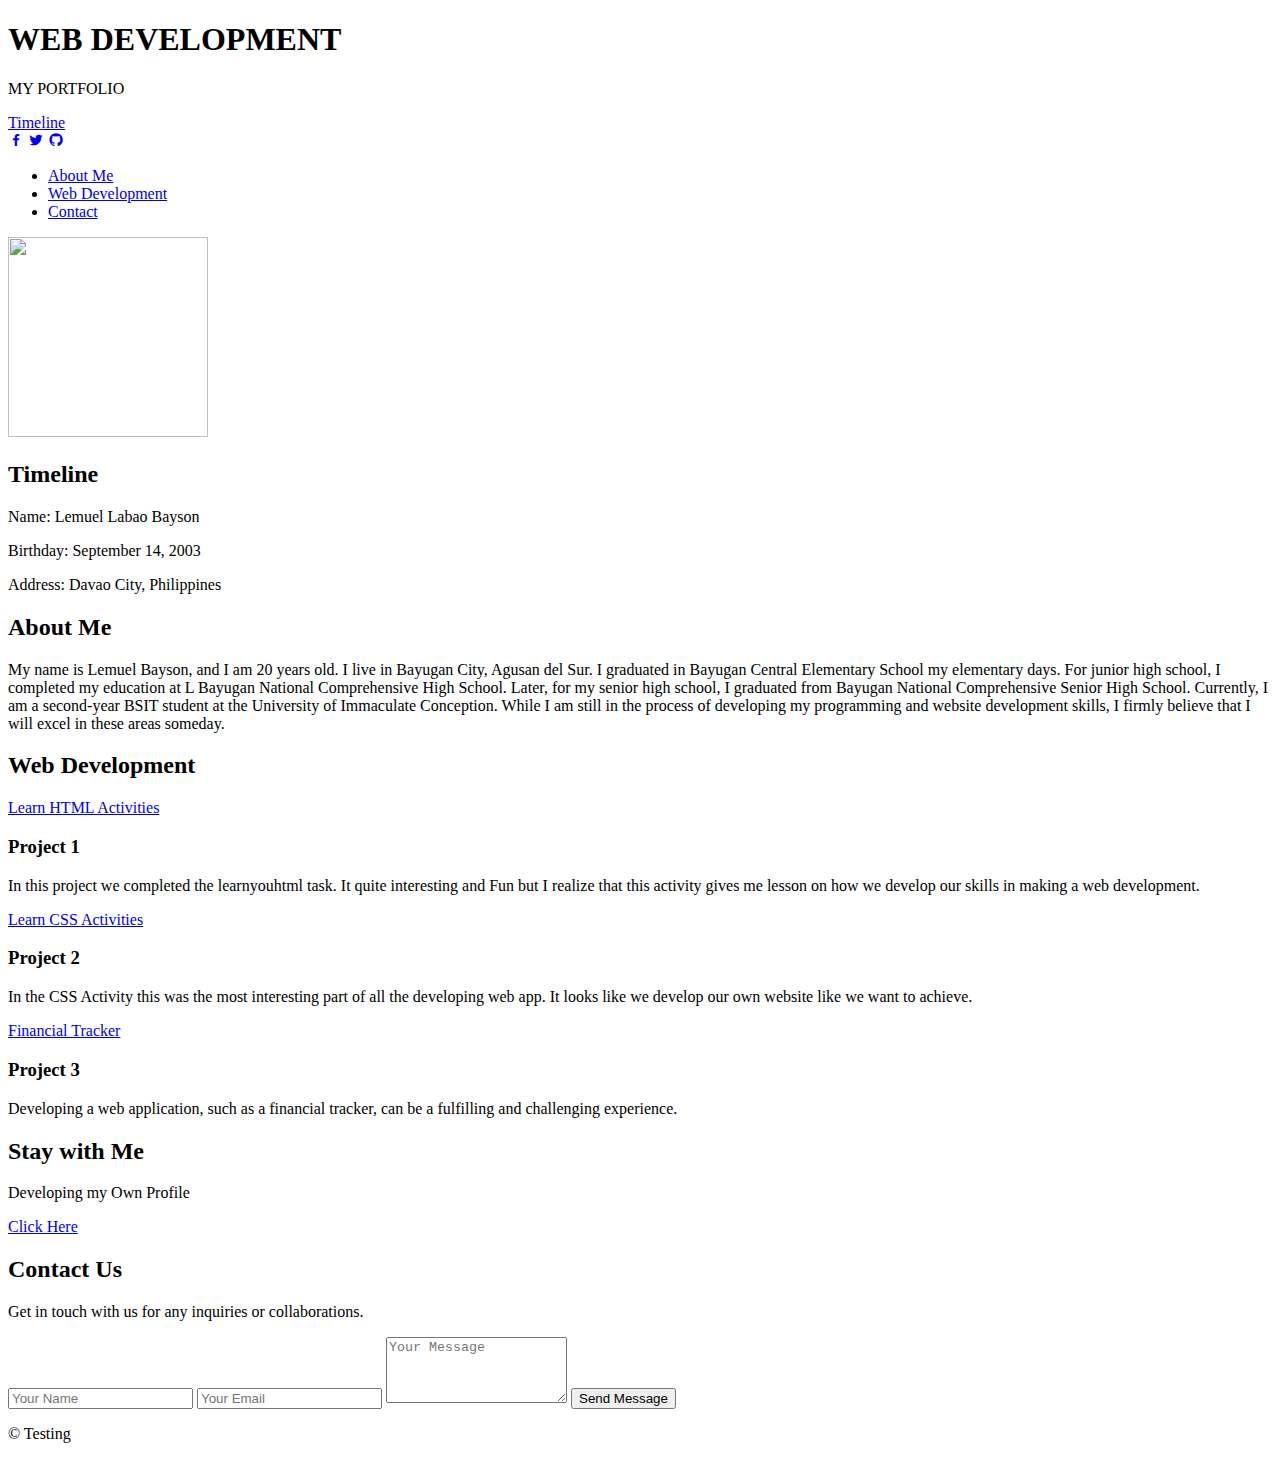
==== index.html @ c03710c6 "Update index.html" ====
<!DOCTYPE html>
<html>

<head>
  <link href='https://fonts.googleapis.com/css?family=Roboto:400,300,500,100' rel='stylesheet' type='text/css'>
  <link href="style.css" rel="stylesheet">
   <link href='https://unpkg.com/boxicons@2.1.4/css/boxicons.min.css' rel='stylesheet'>
  <style>
   
    html {
      scroll-behavior: smooth;
    }
  </style>
  </head>
</head>

<body>
  <div class="header">
    <div class="container">
      <h1>WEB DEVELOPMENT</h1>
      <p>MY PORTFOLIO</p>
      <!-- Link to the About Me section -->
      <a class="btn" href="#AboutMe">Timeline</a>
      <div class="home-sci">
        <a href="https://www.facebook.com/lemuel.bayson.12" target="_blank"><i class='bx bxl-facebook' ></i></a>
        <a href="#"><i class='bx bxl-twitter' ></i></a>
        <a href="https://github.com/Lemwelll" target="_blank"><i class='bx bxl-github' ></i></a>
    </div>  
    </div>
  </div>

  <div class="nav">
    <div class="container">
      <ul>
        <!-- Links to different sections -->
        <li><a href="#about">About Me</a></li>
        <li><a href="#Portfolio">Web Development</a></li>
        <li><a href="#Contact">Contact</a></li>
      </ul>
    </div>
  </div>

  <section id="AboutMe">
    <div class="main">
      <div class="container">
        <img src="lemwell.jpg" height="200" width="200">
        <h2>Timeline</h2>
        <p>Name: Lemuel Labao Bayson</p>
        <p>Birthday: September 14, 2003</p>
        <p>Address: Davao City, Philippines</p>    
      </div>
    </div>
   

  </section>

  <section id="about">
    <div class="container">
      <h2>About Me</h2>
      <p>
        My name is Lemuel Bayson, and I am 20 years old. 
        I live in Bayugan City, Agusan del Sur. I graduated in Bayugan Central Elementary School my elementary days. 
        For junior high school, I completed my education at L Bayugan National Comprehensive High School. Later, for my senior high school, I 
        graduated from Bayugan National Comprehensive Senior High School. Currently, I am a second-year 
        BSIT student at the University of Immaculate Conception. While I am still in the 
        process of developing my programming and website development skills, I firmly believe 
        that I will excel in these areas someday.
      </p>
    </div>
  </section>

  <section id="Portfolio">
    <div class="container">
      <h2>Web Development</h2>
      <div class="portfolio-item">
        <a class="btn" href="index1.2.html">Learn HTML Activities</a>
        <h3>Project 1</h3>
        <p>In this project we completed the learnyouhtml task. It quite interesting and Fun but I realize that this 
          activity gives me lesson on how we develop our skills in making a web development.
        </p>
      </div>
      <div class="portfolio-item">
        <a class="btn" href="index1.3.html">Learn CSS Activities</a>
        <h3>Project 2</h3>
        <p>In the CSS Activity this was the most interesting part of all the developing web app. It looks like we develop
          our own website like we want to achieve. </p>
      </div>
        <div class="portfolio-item">
          <a class="btn" href="Financial Tracker.html">Financial Tracker</a>
          <h3>Project 3</h3>
          <p>Developing a web application, such as a financial tracker, can be a fulfilling and challenging experience.</p>
      </div>
    </div>
  </section>

  <div class="jumbotron">
    <div class="container">
      <h2>Stay with Me</h2>
      <p>Developing my Own Profile</p>
      <a class="btn" href="#">Click Here</a>
    </div>
  </div>

  <section id="Contact">
    <div class="container">
      <h2>Contact Us</h2>
      <p>Get in touch with us for any inquiries or collaborations.</p>
      <form action="contact.php" method="post">
        <input type="text" name="name" placeholder="Your Name" required>
        <input type="email" name="email" placeholder="Your Email" required>
        <textarea name="message" placeholder="Your Message" rows="4" required></textarea>
        <button type="submit" class="btn">Send Message</button>
      </form>
    </div>
  </section>

  <div class="footer">
    <div class="container">
      <p>&copy; Testing</p>
    </div>
  </div>
</body>

</html>
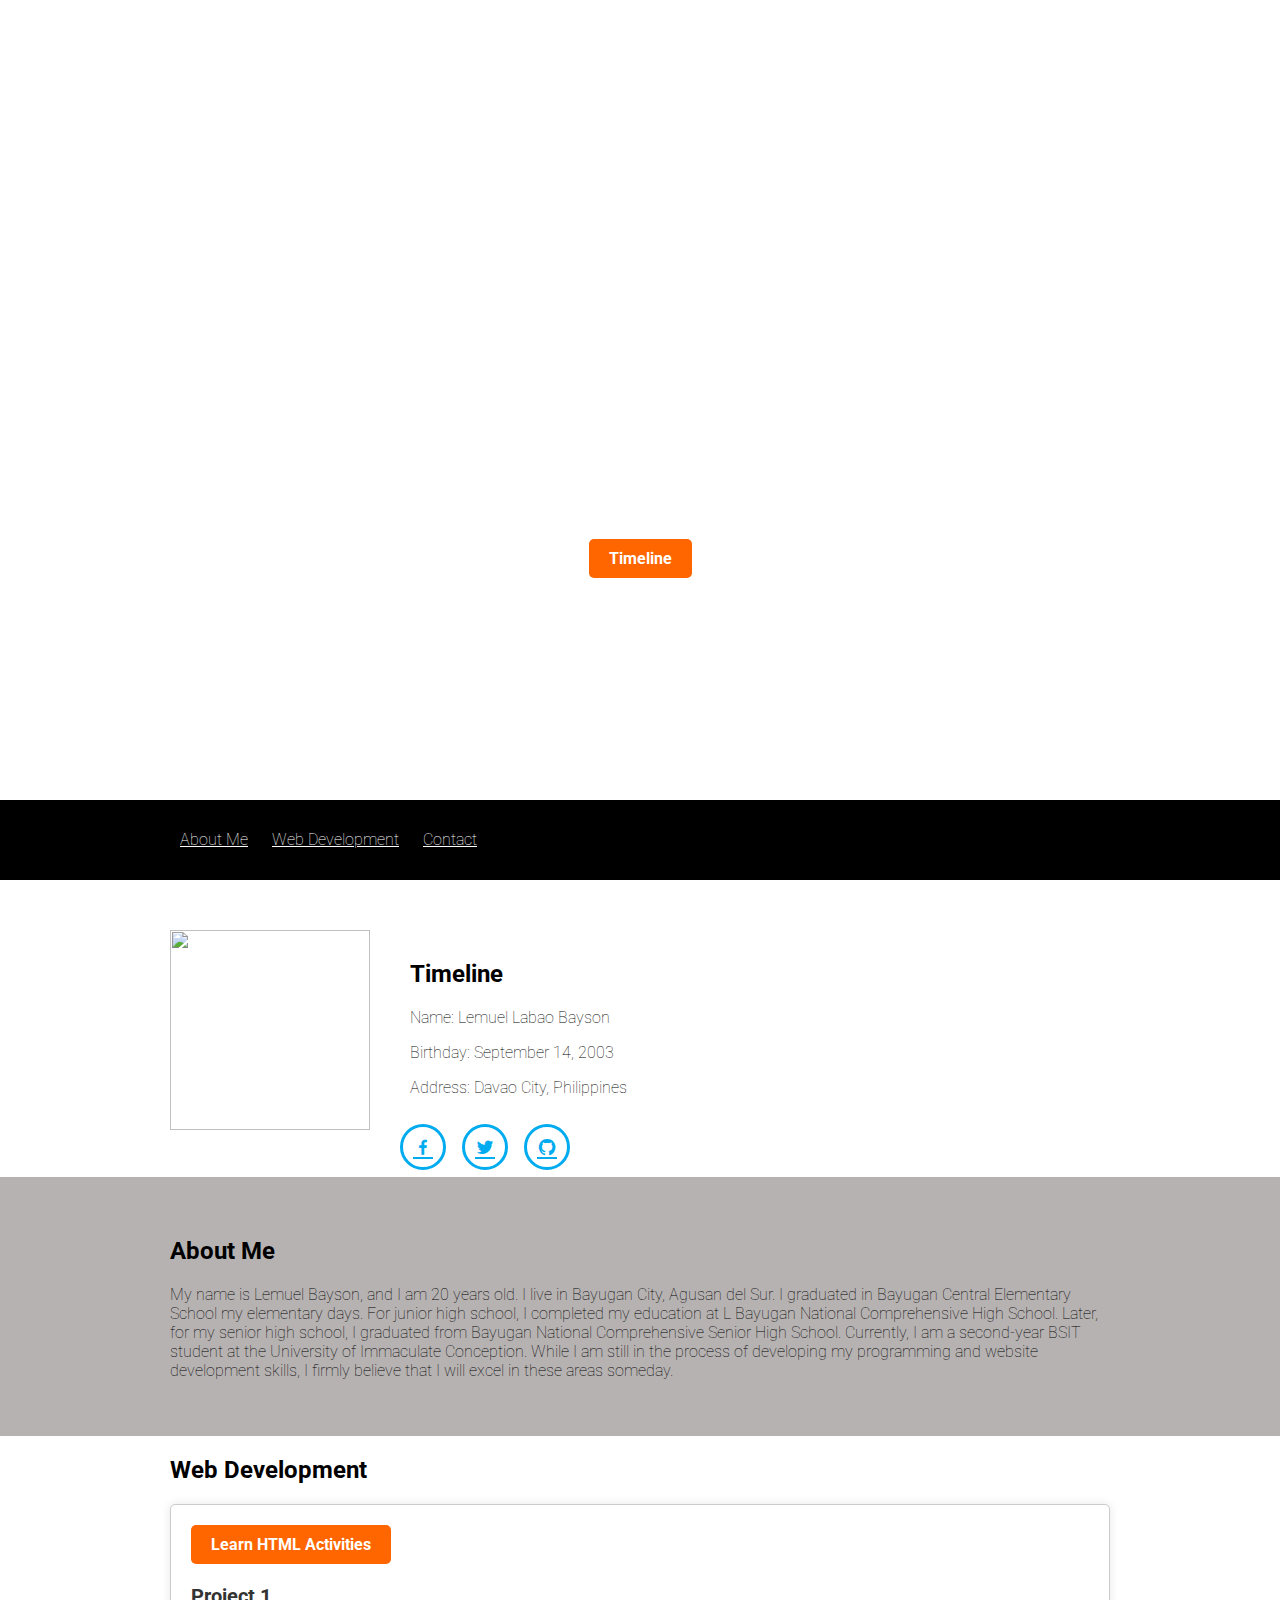
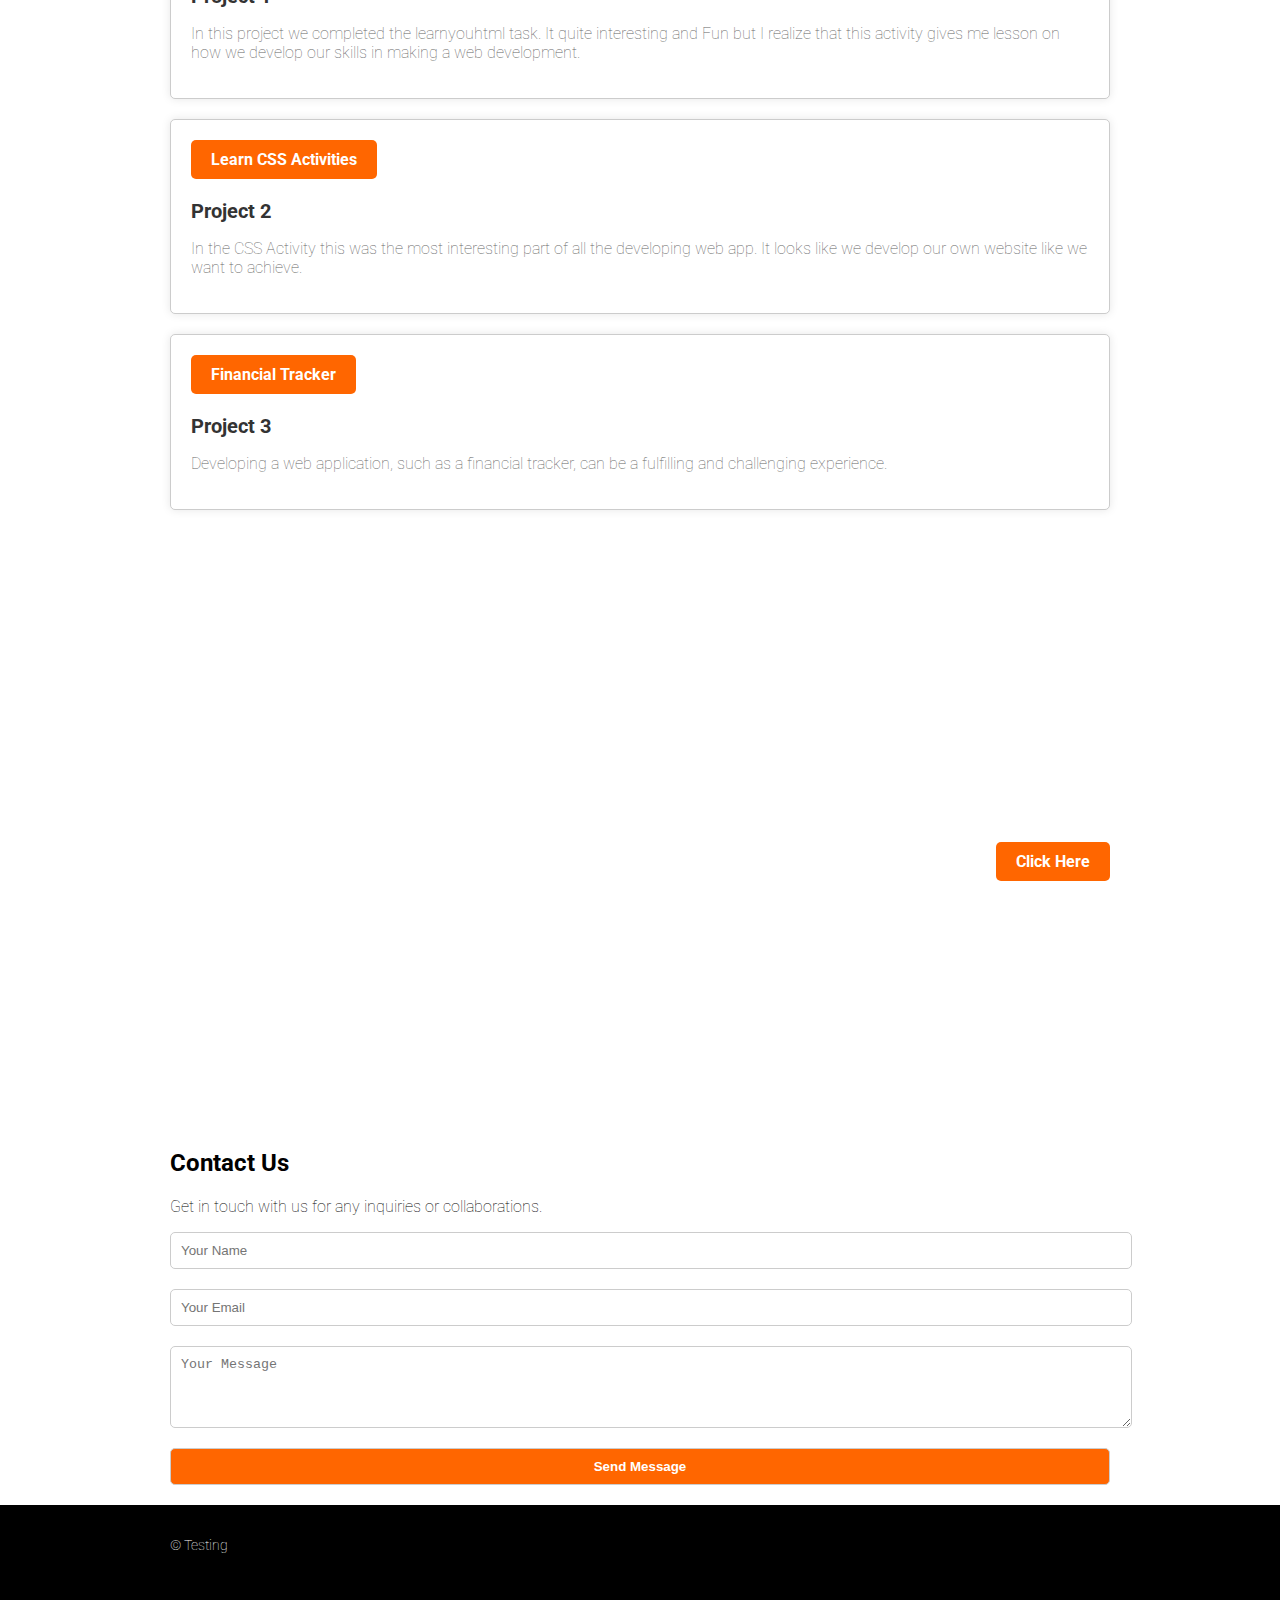
==== commit 676eeaec: "Update index.html" ====
--- a/index.html
+++ b/index.html
@@ -3,7 +3,7 @@
 
 <head>
   <link href='https://fonts.googleapis.com/css?family=Roboto:400,300,500,100' rel='stylesheet' type='text/css'>
-  <link href="style.css" rel="stylesheet">
+  <link href="assets/ccs/style.css" rel="stylesheet">
    <link href='https://unpkg.com/boxicons@2.1.4/css/boxicons.min.css' rel='stylesheet'>
   <style>
    
--- a/assets/ccs/style.css
+++ b/assets/ccs/style.css
@@ -0,0 +1,286 @@
+html, body {
+    margin: 0;
+    padding: 0;
+  }
+  :root{
+    --bg-color: #081b29;
+    --second-bg-color: #112e42;
+    --text-color: #ededed;
+    --main-color:#00abf0;
+  }
+  body {
+    font-family: 'Roboto', sans-serif;
+    font-weight: 100;
+  }
+  
+  .container {
+    margin: 0 auto;
+    max-width: 940px; 
+    padding: 0 10px;  
+  }
+  
+  .header {
+    background: url(https://content.codecademy.com/projects/innovation-cloud/bg.jpg) no-repeat center center; 
+    background-size: cover;
+    height: 800px;
+    text-align: center; 
+    
+  }
+  
+  .header .container {
+    position: relative;
+    top: 200px;
+  }
+  
+  .header h1 {
+    color: #fff;
+    line-height: 100px; 
+    font-size: 80px;
+    margin-top: 0;
+    margin-bottom: 80px;
+    text-transform: uppercase; 
+  }
+  
+  @media (min-width:850px) {}
+    .header h1 {
+      font-size: 120px;
+    }
+  
+  
+  .header p {
+    color: #fff;
+    font-weight: 500;
+    letter-spacing: 8px;
+    margin-bottom: 40px;
+    margin-top: 0;
+    text-transform: uppercase; 
+  }
+  
+  .btn {
+    color: #fff;
+    background: #000;
+    padding: 10px 40px;
+    text-decoration: none; 
+    transition: background .5s; 
+    font-weight: 500;
+  }
+  
+  .nav { 
+    background: #000;
+    height: 80px; 
+    width: 100%;
+  }
+  li a {
+    color: white; 
+  }
+  .nav ul {
+    height: 80px;
+    list-style: none;
+    margin: 0 auto; 
+    padding: 0;
+  }
+  
+  .nav ul li {
+    color: #fff;
+    display: inline-block; 
+    height: 80px;
+    line-height: 80px; 
+    list-style: none;
+    padding: 0 10px;
+    transition: background .5s;
+     
+  }
+  
+  .btn:hover, .nav ul li:hover {
+    background: #117bff;
+    cursor: pointer; 
+    transition: background .5s;  
+  }
+  
+  .main .container {
+    margin: 80px auto;
+  }
+  
+  .main img {
+    float: left;
+    margin: -30px 40px 60px 0;
+  }
+  
+  .jumbotron {
+    background: url(https://content.codecademy.com/projects/innovation-cloud/jumbotron_bg.jpg) center center;
+    background-size: cover;
+    height: 600px; 
+  }
+  
+  .jumbotron .container {
+    position: relative;
+    top: 220px;
+  }
+  
+  .jumbotron h2 {
+    color: #fff;
+    text-align: right; 
+  }
+  
+  .jumbotron p {
+    color: #fff; 
+    text-align: right; 
+  }
+  
+  .jumbotron .btn {
+    margin: 10px 0 0;
+    float: right; 
+  }
+  
+  .footer { 
+    background: #000;
+    height: 80px; 
+    padding-bottom: 50px;
+  }
+  
+  .footer p { 
+    color: #fff;
+    font-size: 14px;  
+    height: 80px; 
+    line-height: 80px;
+    margin: 0;  
+  }
+  #hero {
+    background: url(lemwell.jpg) no-repeat center center; 
+    background-size: cover;
+    color: #fff;
+    text-align: center;
+    padding: 100px 0;
+}
+
+.hero-content h1 {
+    font-size: 36px;
+    margin-bottom: 20px;
+}
+
+.hero-content p {
+    font-size: 18px;
+    margin-bottom: 30px;
+}
+
+.btn {
+    display: inline-block;
+    padding: 10px 20px;
+    background-color: #ff6600;
+    color: #fff;
+    text-decoration: none;
+    border-radius: 5px;
+    font-weight: bold;
+}
+
+#about {
+    background-color: #b6b2b2;
+    padding: 40px 0;
+    font-weight: lighter;
+}
+.home-sci{
+  position: absolute;
+  bottom: -37rem;
+  left: 15rem;
+  width: 170px;
+  display: flex;
+  justify-content: space-between;
+}
+.home-sci a{
+  position: relative;
+  display: inline-flex;
+  justify-content: center;
+  align-items: center;
+  width: 40px;
+  height: 40px;
+  background: transparent;
+  border: .2rem solid var(--main-color);
+  border-radius: 50%;
+  font-size: 20px;
+  color: var(--main-color);
+  z-index: 1;
+  overflow: hidden;
+  transition: .5s;
+}
+.home-sci a:hover{
+  color: var(--bg-color);
+}
+
+#portfolio {
+  background-color: #f7f7f7;
+  padding: 40px 0;
+}
+
+#portfolio h2 {
+  color: #333;
+  font-size: 24px;
+  margin-bottom: 20px;
+}
+
+.portfolio-item {
+  background-color: #fff;
+  padding: 20px;
+  border: 1px solid #ccc;
+  border-radius: 5px;
+  margin-bottom: 20px;
+  box-shadow: 0px 0px 10px rgba(0, 0, 0, 0.1);
+}
+
+.portfolio-item img {
+  max-width: 100%;
+  height: auto;
+  margin-bottom: 15px;
+}
+
+.portfolio-item h3 {
+  color: #333;
+  font-size: 20px;
+  margin-bottom: 10px;
+}
+
+.portfolio-item p {
+  color: #666;
+  font-size: 16px;
+}
+
+#contact {
+    background-color: #fff;
+    padding: 40px 0;
+}
+
+form input, form textarea, form button {
+    display: block;
+    width: 100%;
+    padding: 10px;
+    margin-bottom: 20px;
+    border: 1px solid #ccc;
+    border-radius: 5px;
+}
+
+footer {
+    background-color: #333;
+    color: #fff;
+    text-align: center;
+    padding: 10px 0;
+}
+
+  
+  @media (max-width: 500px) {
+    .header h1 {
+      font-size: 50px;
+      line-height: 64px;
+    }
+  
+    .main, .jumbotron {
+      padding: 0 30px;
+    }
+  
+    .main img {
+      width: 100%;
+    }
+    header {
+      background-color: #333;
+      color: #fff;
+      padding: 10px 0;
+  }
+}
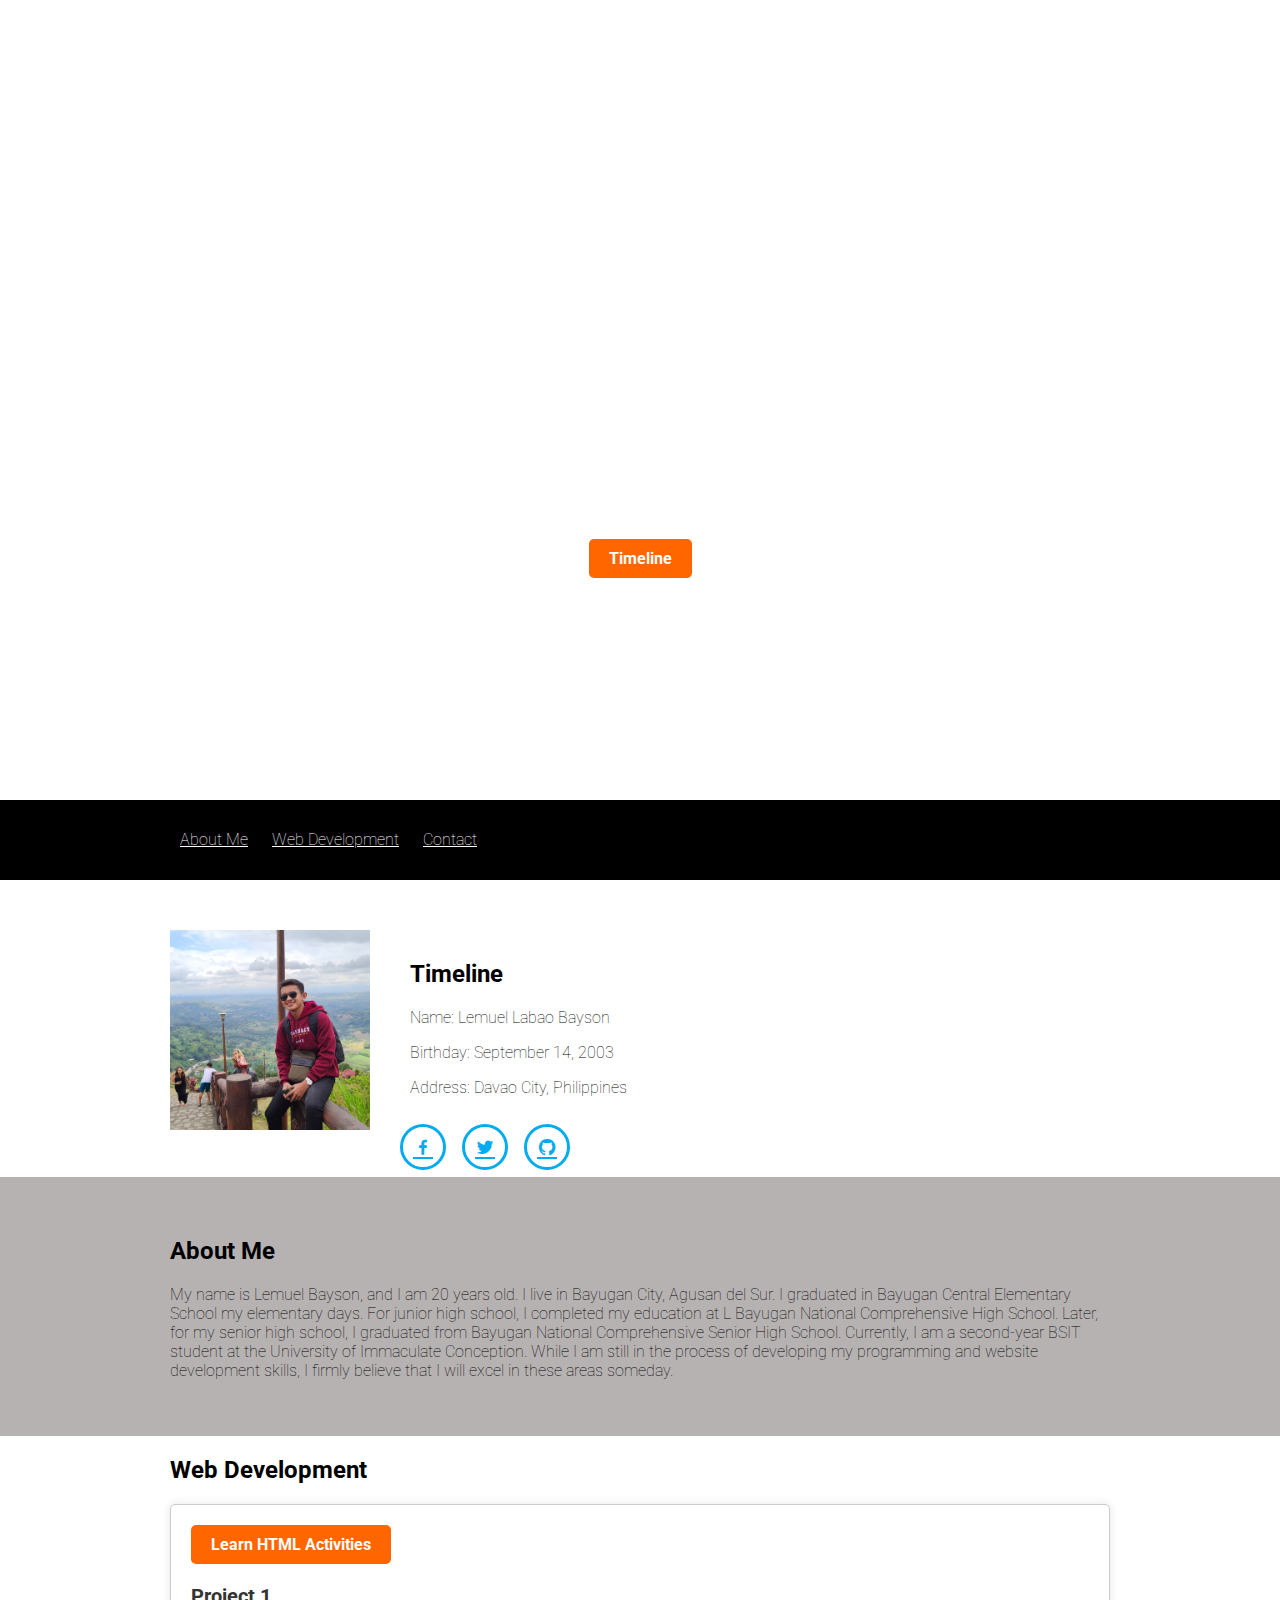
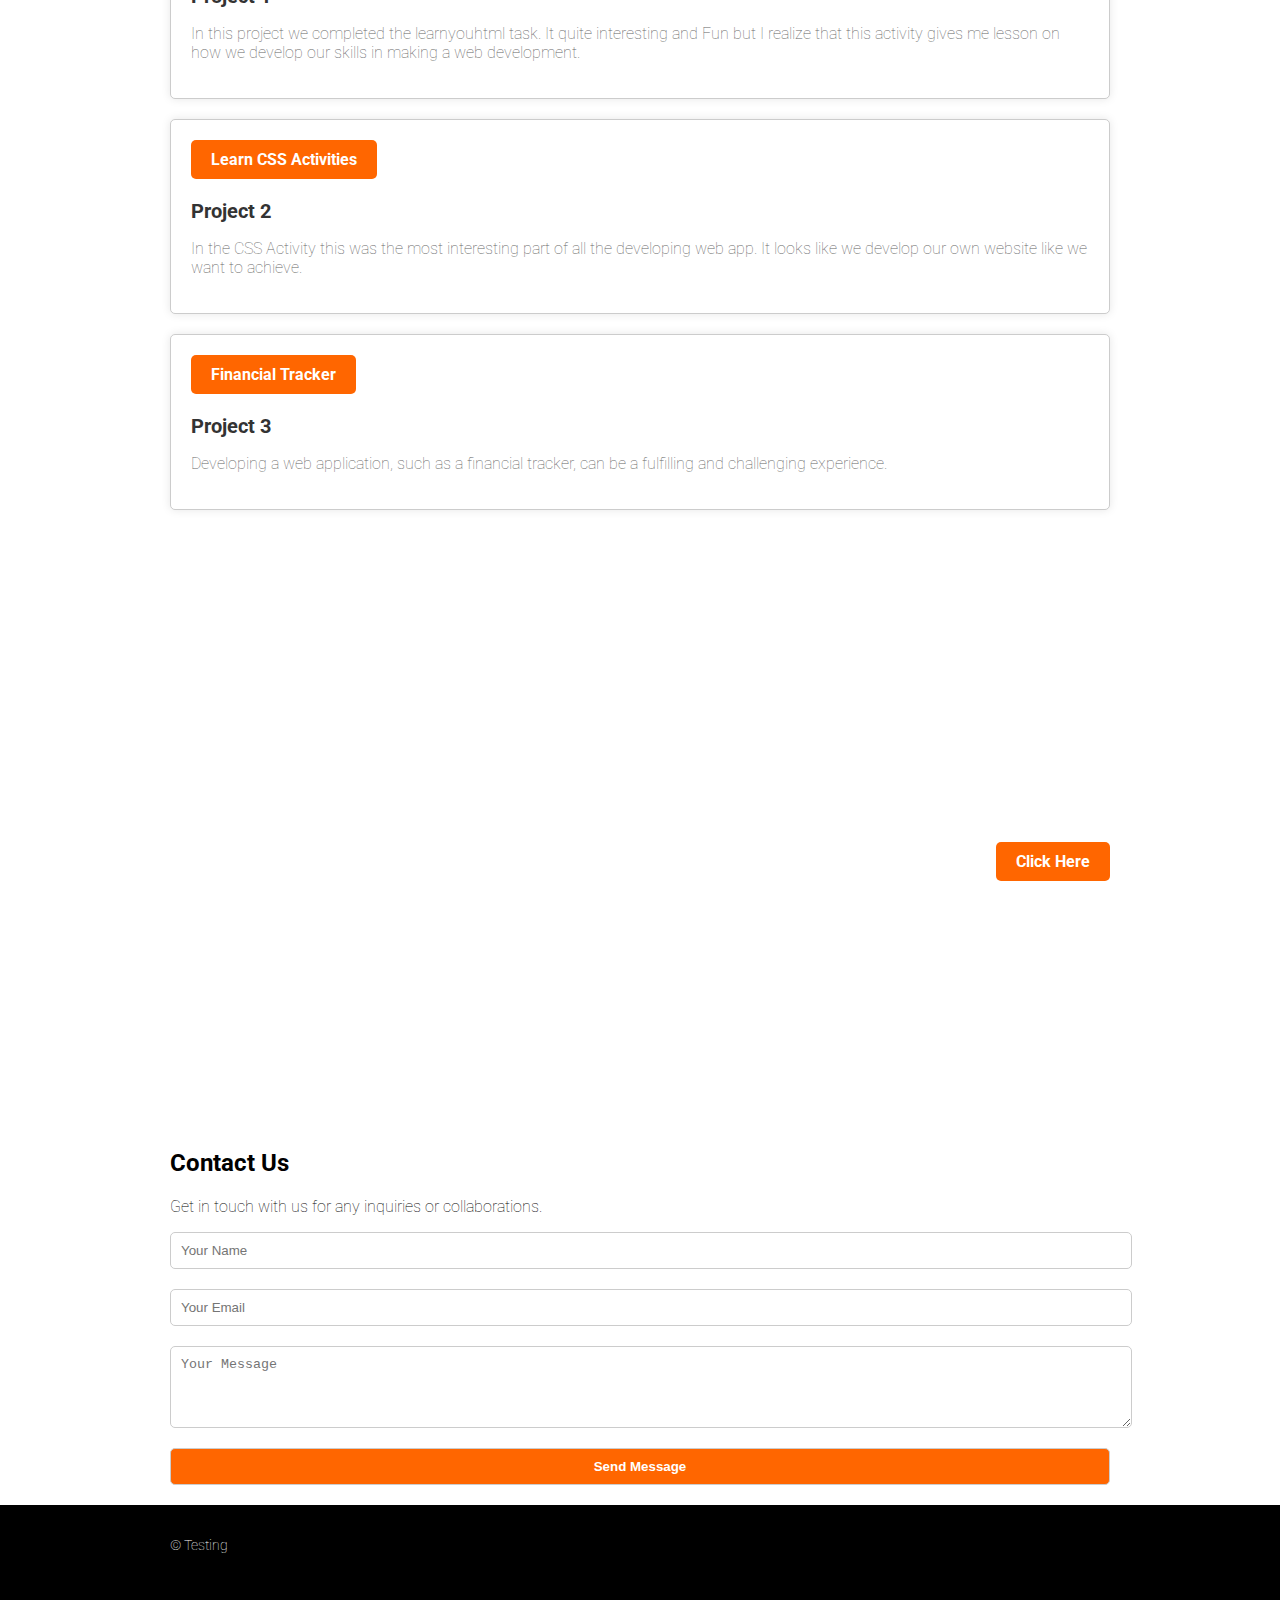
==== commit 074757ec: "Update index.html" ====
--- a/index.html
+++ b/index.html
@@ -43,7 +43,7 @@
   <section id="AboutMe">
     <div class="main">
       <div class="container">
-        <img src="lemwell.jpg" height="200" width="200">
+        <img src="assets/ccs/lemwell.jpg" height="200" width="200">
         <h2>Timeline</h2>
         <p>Name: Lemuel Labao Bayson</p>
         <p>Birthday: September 14, 2003</p>
@@ -86,7 +86,7 @@
           our own website like we want to achieve. </p>
       </div>
         <div class="portfolio-item">
-          <a class="btn" href="Financial Tracker.html">Financial Tracker</a>
+          <a class="btn" href="financial Tracker.html">Financial Tracker</a>
           <h3>Project 3</h3>
           <p>Developing a web application, such as a financial tracker, can be a fulfilling and challenging experience.</p>
       </div>
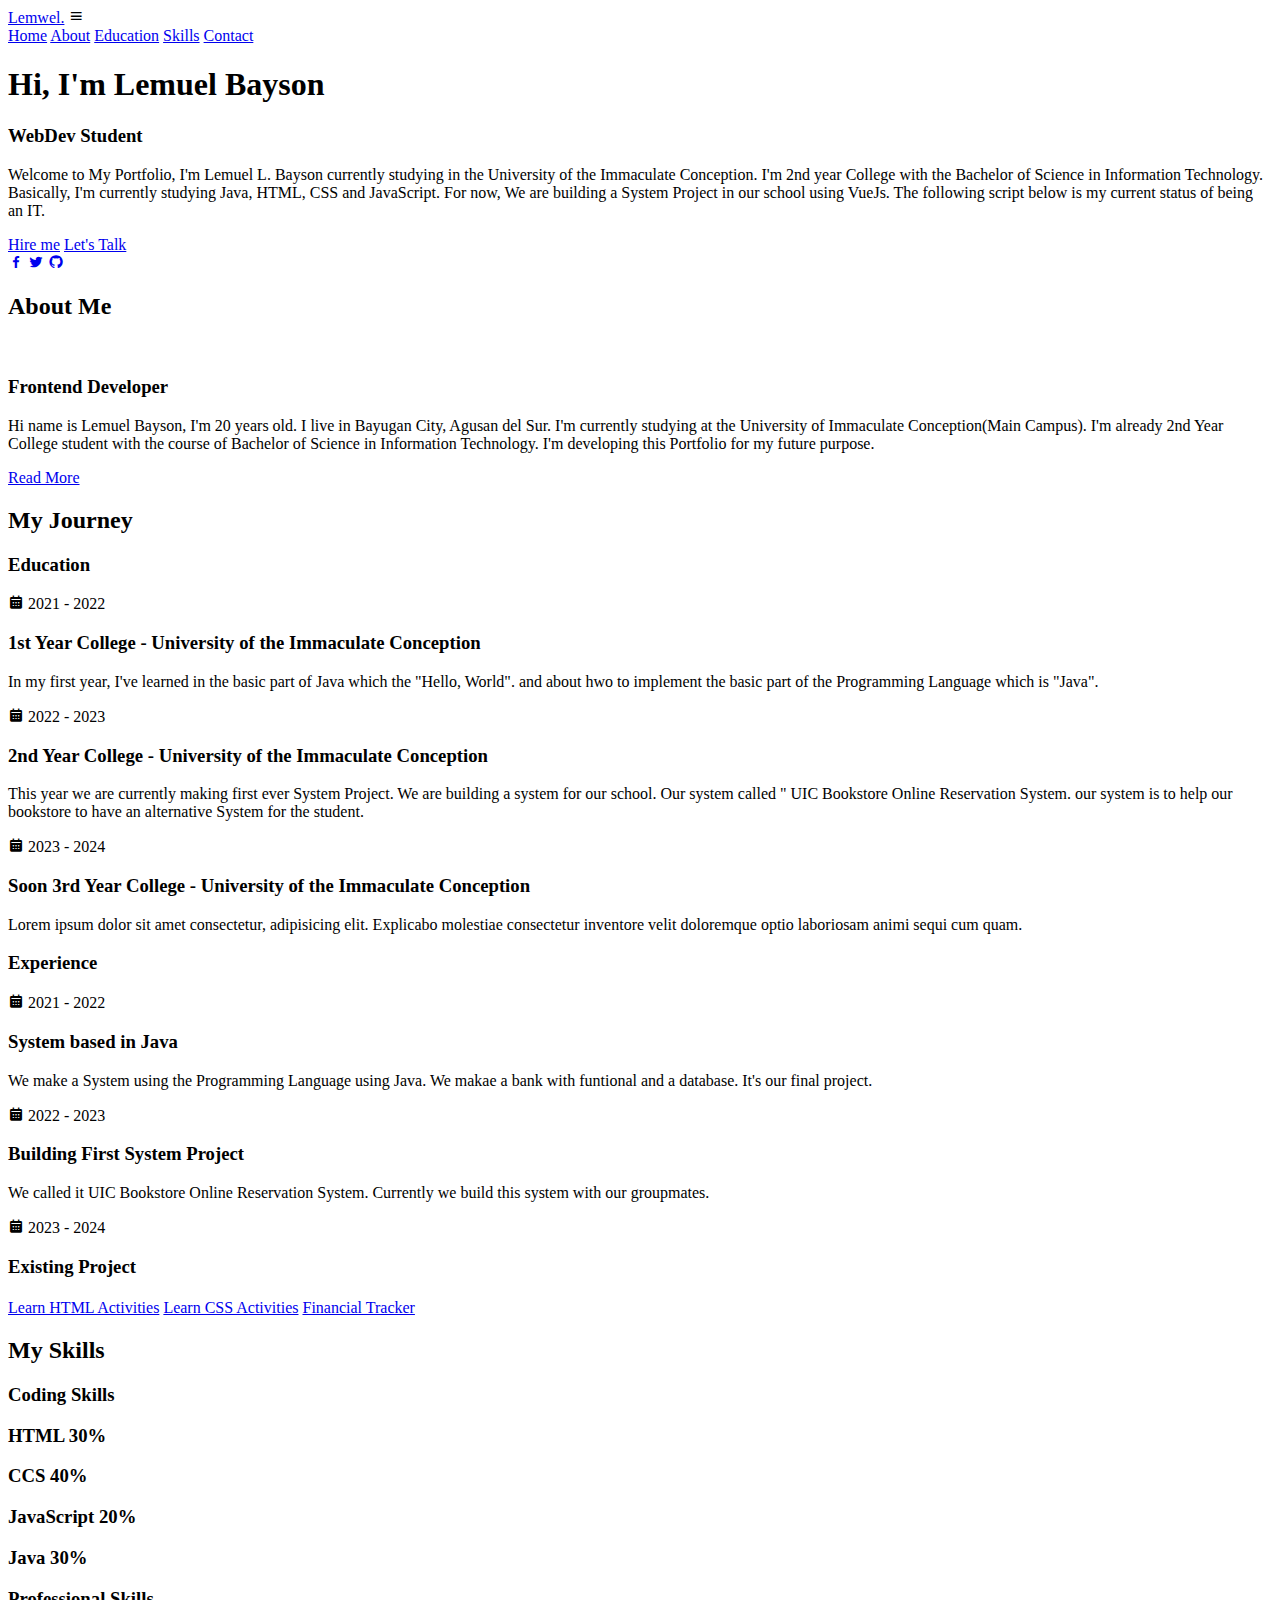
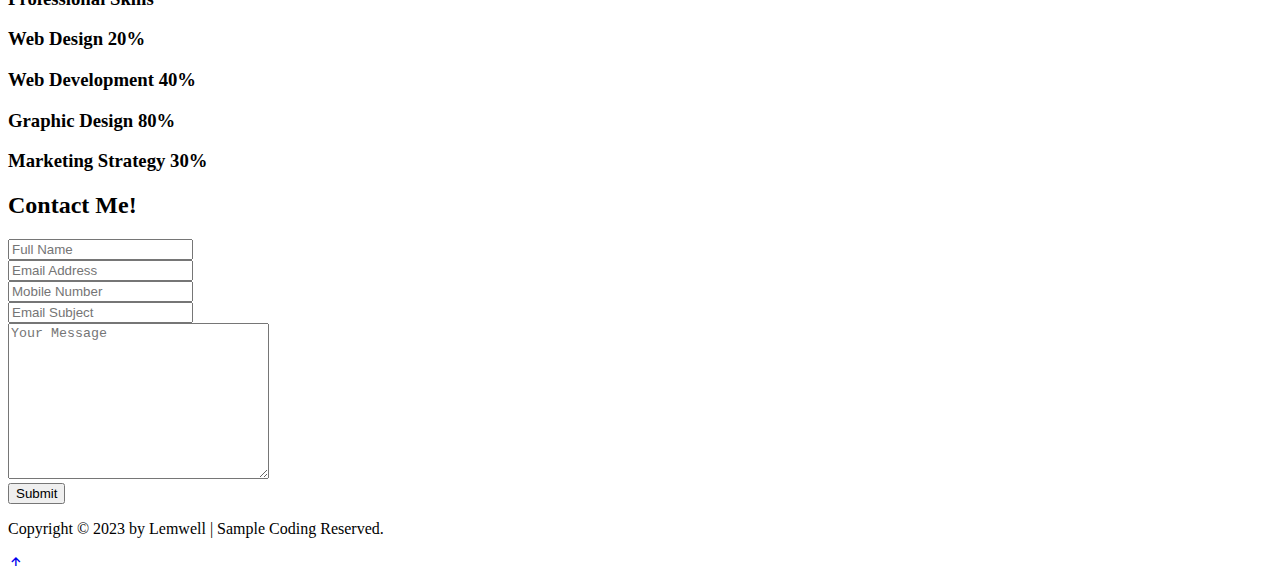
==== commit bda231f7: "Update index.html" ====
--- a/index.html
+++ b/index.html
@@ -1,124 +1,248 @@
 <!DOCTYPE html>
-<html>
-
+<html lang="en">
 <head>
-  <link href='https://fonts.googleapis.com/css?family=Roboto:400,300,500,100' rel='stylesheet' type='text/css'>
-  <link href="assets/ccs/style.css" rel="stylesheet">
-   <link href='https://unpkg.com/boxicons@2.1.4/css/boxicons.min.css' rel='stylesheet'>
-  <style>
-   
-    html {
-      scroll-behavior: smooth;
-    }
-  </style>
-  </head>
+    <meta charset="UTF-8">
+    <meta name="viewport" content="width=device-width, initial-scale=1.0">
+    <title>Document</title>
+    <link rel="stylesheet" href="Personal.css">
+
+    <link href='https://unpkg.com/boxicons@2.1.4/css/boxicons.min.css' rel='stylesheet'>
+
 </head>
-
 <body>
-  <div class="header">
-    <div class="container">
-      <h1>WEB DEVELOPMENT</h1>
-      <p>MY PORTFOLIO</p>
-      <!-- Link to the About Me section -->
-      <a class="btn" href="#AboutMe">Timeline</a>
-      <div class="home-sci">
-        <a href="https://www.facebook.com/lemuel.bayson.12" target="_blank"><i class='bx bxl-facebook' ></i></a>
-        <a href="#"><i class='bx bxl-twitter' ></i></a>
-        <a href="https://github.com/Lemwelll" target="_blank"><i class='bx bxl-github' ></i></a>
-    </div>  
-    </div>
-  </div>
-
-  <div class="nav">
-    <div class="container">
-      <ul>
-        <!-- Links to different sections -->
-        <li><a href="#about">About Me</a></li>
-        <li><a href="#Portfolio">Web Development</a></li>
-        <li><a href="#Contact">Contact</a></li>
-      </ul>
-    </div>
-  </div>
-
-  <section id="AboutMe">
-    <div class="main">
-      <div class="container">
-        <img src="assets/ccs/lemwell.jpg" height="200" width="200">
-        <h2>Timeline</h2>
-        <p>Name: Lemuel Labao Bayson</p>
-        <p>Birthday: September 14, 2003</p>
-        <p>Address: Davao City, Philippines</p>    
-      </div>
-    </div>
-   
-
-  </section>
-
-  <section id="about">
-    <div class="container">
-      <h2>About Me</h2>
-      <p>
-        My name is Lemuel Bayson, and I am 20 years old. 
-        I live in Bayugan City, Agusan del Sur. I graduated in Bayugan Central Elementary School my elementary days. 
-        For junior high school, I completed my education at L Bayugan National Comprehensive High School. Later, for my senior high school, I 
-        graduated from Bayugan National Comprehensive Senior High School. Currently, I am a second-year 
-        BSIT student at the University of Immaculate Conception. While I am still in the 
-        process of developing my programming and website development skills, I firmly believe 
-        that I will excel in these areas someday.
-      </p>
-    </div>
-  </section>
-
-  <section id="Portfolio">
-    <div class="container">
-      <h2>Web Development</h2>
-      <div class="portfolio-item">
-        <a class="btn" href="index1.2.html">Learn HTML Activities</a>
-        <h3>Project 1</h3>
-        <p>In this project we completed the learnyouhtml task. It quite interesting and Fun but I realize that this 
-          activity gives me lesson on how we develop our skills in making a web development.
-        </p>
-      </div>
-      <div class="portfolio-item">
-        <a class="btn" href="index1.3.html">Learn CSS Activities</a>
-        <h3>Project 2</h3>
-        <p>In the CSS Activity this was the most interesting part of all the developing web app. It looks like we develop
-          our own website like we want to achieve. </p>
-      </div>
-        <div class="portfolio-item">
-          <a class="btn" href="financial Tracker.html">Financial Tracker</a>
-          <h3>Project 3</h3>
-          <p>Developing a web application, such as a financial tracker, can be a fulfilling and challenging experience.</p>
-      </div>
-    </div>
-  </section>
-
-  <div class="jumbotron">
-    <div class="container">
-      <h2>Stay with Me</h2>
-      <p>Developing my Own Profile</p>
-      <a class="btn" href="#">Click Here</a>
-    </div>
-  </div>
-
-  <section id="Contact">
-    <div class="container">
-      <h2>Contact Us</h2>
-      <p>Get in touch with us for any inquiries or collaborations.</p>
-      <form action="contact.php" method="post">
-        <input type="text" name="name" placeholder="Your Name" required>
-        <input type="email" name="email" placeholder="Your Email" required>
-        <textarea name="message" placeholder="Your Message" rows="4" required></textarea>
-        <button type="submit" class="btn">Send Message</button>
-      </form>
-    </div>
-  </section>
-
-  <div class="footer">
-    <div class="container">
-      <p>&copy; Testing</p>
-    </div>
-  </div>
+    <header class="header">
+        <a href="#" class="logo">Lemwel.</a>
+
+        <div class="bx bx-menu" id="menu-icon"></div>
+        <nav class="navbar">
+        <a href="#home" class="active">Home</a>
+        <a href="#about">About</a>
+        <a href="#education">Education</a>
+        <a href="#skills">Skills</a>
+        <a href="#contact">Contact</a>
+        </nav>
+    </header>
+    <section class="home" id="home">
+        <div class="home-content">
+            <h1>Hi, I'm <span>Lemuel Bayson</span></h1>
+            <div class="text-animate">
+                <h3>WebDev Student</h3>
+            </div>
+            <p>Welcome to My Portfolio, I'm Lemuel L. Bayson currently studying in the University of the Immaculate Conception. I'm 2nd year College with the Bachelor of Science in Information Technology. Basically, I'm currently studying Java, HTML, CSS and JavaScript. For now, We are building a System Project in our school using VueJs. The following script below is my current status of being an IT. </p>
+        
+        <div class="btn-box">
+            <a href="#" class="btn">Hire me</a>
+            <a href="#" class="btn">Let's Talk</a>
+        </div>
+        </div>
+        <div class="home-sci">
+            <a href="#" ><i class='bx bxl-facebook' ></i></a>
+            <a href="#"><i class='bx bxl-twitter' ></i></a>
+            <a href="#"><i class='bx bxl-github' ></i></a>
+        </div>
+
+        <div class="home-imgHover">  
+        </div>
+    </section>
+
+    <section class="about" id="about">
+        <h2 class="heading">About <span>Me</span></h2>
+
+        <div class="about-img">
+            <img src="lemwel.jpg" alt="">
+            <span class="circle-spin"></span>
+        </div>
+
+        <div class="about-content">
+            <h3>Frontend Developer</h3>
+            <p>Hi name is Lemuel Bayson, I'm 20 years old. I live in Bayugan City, Agusan del Sur. I'm currently studying at the University of Immaculate Conception(Main Campus). I'm already 2nd Year College student with the course of Bachelor of Science in Information Technology. I'm developing this Portfolio for my future purpose.  </p>
+            <div class="btn-box btns">
+                <a href="#" class="btn">Read More</a>
+
+            </div>
+
+        </div>
+
+    </section>
+    <section class="education" id="education">
+        <h2 class="heading">My <span>Journey</span></h2>
+        <div class="education-row">
+            <div class="education-column">
+                <h3 class="title">Education</h3>
+
+                <div class="education-box">
+                    <div class="education-content">
+                        <div class="content">
+                            <div class="year"><i class='bx bxs-calendar'></i> 2021 - 2022</div>
+                            <h3>1st Year College - University of the Immaculate Conception</h3>
+                            <p>In my first year, I've learned in the basic part of Java which the "Hello, World".
+                            and about hwo to implement the basic part of the Programming Language which is "Java".
+                            </p>
+                        </div>
+                    </div>
+
+                    <div class="education-content">
+                        <div class="content">
+                            <div class="year"><i class='bx bxs-calendar'></i> 2022 - 2023</div>
+                            <h3>2nd Year College - University of the Immaculate Conception</h3>
+                            <p>This year we are currently making first ever System Project. We are building a system for our school. Our system called " UIC Bookstore Online Reservation System.
+                                our system is to help our bookstore to have an alternative System for the student.
+                            </p>
+                        </div>
+                    </div>
+
+                    <div class="education-content">
+                        <div class="content">
+                            <div class="year"><i class='bx bxs-calendar'></i> 2023 - 2024</div>
+                            <h3>Soon 3rd Year College - University of the Immaculate Conception</h3>
+                            <p>Lorem ipsum dolor sit amet consectetur, adipisicing elit. Explicabo molestiae consectetur inventore velit doloremque optio
+                             laboriosam animi sequi cum quam.</p>
+                        </div>
+                    </div>
+                </div>
+            </div>
+
+            <div class="education-column">
+                <h3 class="title">Experience</h3>
+
+                <div class="education-box">
+                    <div class="education-content">
+                        <div class="content">
+                            <div class="year"><i class='bx bxs-calendar'></i> 2021 - 2022</div>
+                            <h3>System based in Java </h3>
+                            <p>We make a System using the Programming Language using Java. We makae a bank with funtional and a database. It's our final project.</p>
+                        </div>
+                    </div>
+
+                    <div class="education-content">
+                        <div class="content">
+                            <div class="year"><i class='bx bxs-calendar'></i> 2022 - 2023</div>
+                            <h3>Building First System Project</h3>
+                            <p>We called it UIC Bookstore Online Reservation System. Currently we build this system with our groupmates.</p>
+                        </div>
+                    </div>
+
+                    <div class="education-content">
+                        <div class="content">
+                            <div class="year"><i class='bx bxs-calendar'></i> 2023 - 2024</div>
+                            <h3>Existing Project</h3>
+                            <h1></h1>
+                            <a class="btn" href="index1.2.html">Learn HTML Activities</a>
+                            <a class="btn" href="index1.3.html">Learn CSS Activities</a>
+                            <a class="btn" href="financial Tracker.html">Financial Tracker</a>
+                        </div>
+                    </div>
+                </div>
+            </div>
+        </div>
+    </section>
+
+     <section class="skills" id="skills">
+        <h2 class="heading">My <span> Skills</span></h2>
+
+        <div class="skills-row">
+            <div class="skills-column">
+                <h3 class="title">Coding Skills</h3>
+
+                <div class="skills-box">
+                    <div class="skills-content">
+                        <div class="progress">
+                            <h3>HTML <span>30%</span></h3>
+                            <div class="bar"><span></span></div>
+                        </div>
+
+                        <div class="progress">
+                            <h3>CCS <span>40%</span></h3>
+                            <div class="bar"><span></span></div>
+                        </div>
+
+                        <div class="progress">
+                            <h3>JavaScript <span>20%</span></h3>
+                            <div class="bar"><span></span></div>
+                        </div>
+
+                        <div class="progress">
+                            <h3>Java <span>30%</span></h3>
+                            <div class="bar"><span></span></div>
+                        </div>
+
+                    </div>
+                </div>
+            </div>
+
+              <div class="skills-column">
+                <h3 class="title">Professional Skills</h3>
+
+                <div class="skills-box">
+                    <div class="skills-content">
+                        <div class="progress">
+                            <h3>Web Design <span>20%</span></h3>
+                            <div class="bar"><span></span></div>
+                        </div>
+
+                        <div class="progress">
+                            <h3>Web Development <span>40%</span></h3>
+                            <div class="bar"><span></span></div>
+                        </div>
+
+                        <div class="progress">
+                            <h3>Graphic Design <span>80%</span></h3>
+                            <div class="bar"><span></span></div>
+                        </div>
+
+                        <div class="progress">
+                            <h3>Marketing Strategy <span>30%</span></h3>
+                            <div class="bar"><span></span></div>
+                        </div>
+
+                    </div>
+                </div>
+            </div>
+        </div>
+
+     </section>
+
+     <section class="contact" id="contact">
+        <h2 class="heading">Contact <span>Me!</span></h2>
+        <form action="#">
+            <div class="input-box">
+                <div class="input-field">
+                    <input type="text" placeholder="Full Name" required>
+                   <span class="focus"> </span> 
+                </div>
+                <div class="input-field">
+                    <input type="text" placeholder="Email Address" required>
+                   <span class="focus"> </span> 
+                </div>
+            </div>
+            <div class="input-box">
+                <div class="input-field">
+                    <input type="number" placeholder="Mobile Number" required>
+                   <span class="focus"> </span> 
+                </div>
+                <div class="input-field">
+                    <input type="text" placeholder="Email Subject" required>
+                   <span class="focus"> </span> 
+                </div>
+            </div>
+            <div class="textarea-field">
+                <textarea name="" id="" cols="30" rows="10" placeholder="Your Message" required></textarea>
+                <span class="focus"></span>
+            </div>
+            <div class="btn-box btns">
+                <button type="submit" class="btn">Submit</button>
+            </div>
+        </form>
+     </section>
+     <footer class="footer">
+        <div class="footer-text">
+            <p>Copyright &copy; 2023 by Lemwell | Sample Coding Reserved.</p>
+        </div>
+
+        <div class="footer-iconTop">
+            <a href="#"><i class='bx bx-up-arrow-alt' ></i></a>
+        </div>
+     </footer>
+    <script src="#"></script>
 </body>
-
 </html>
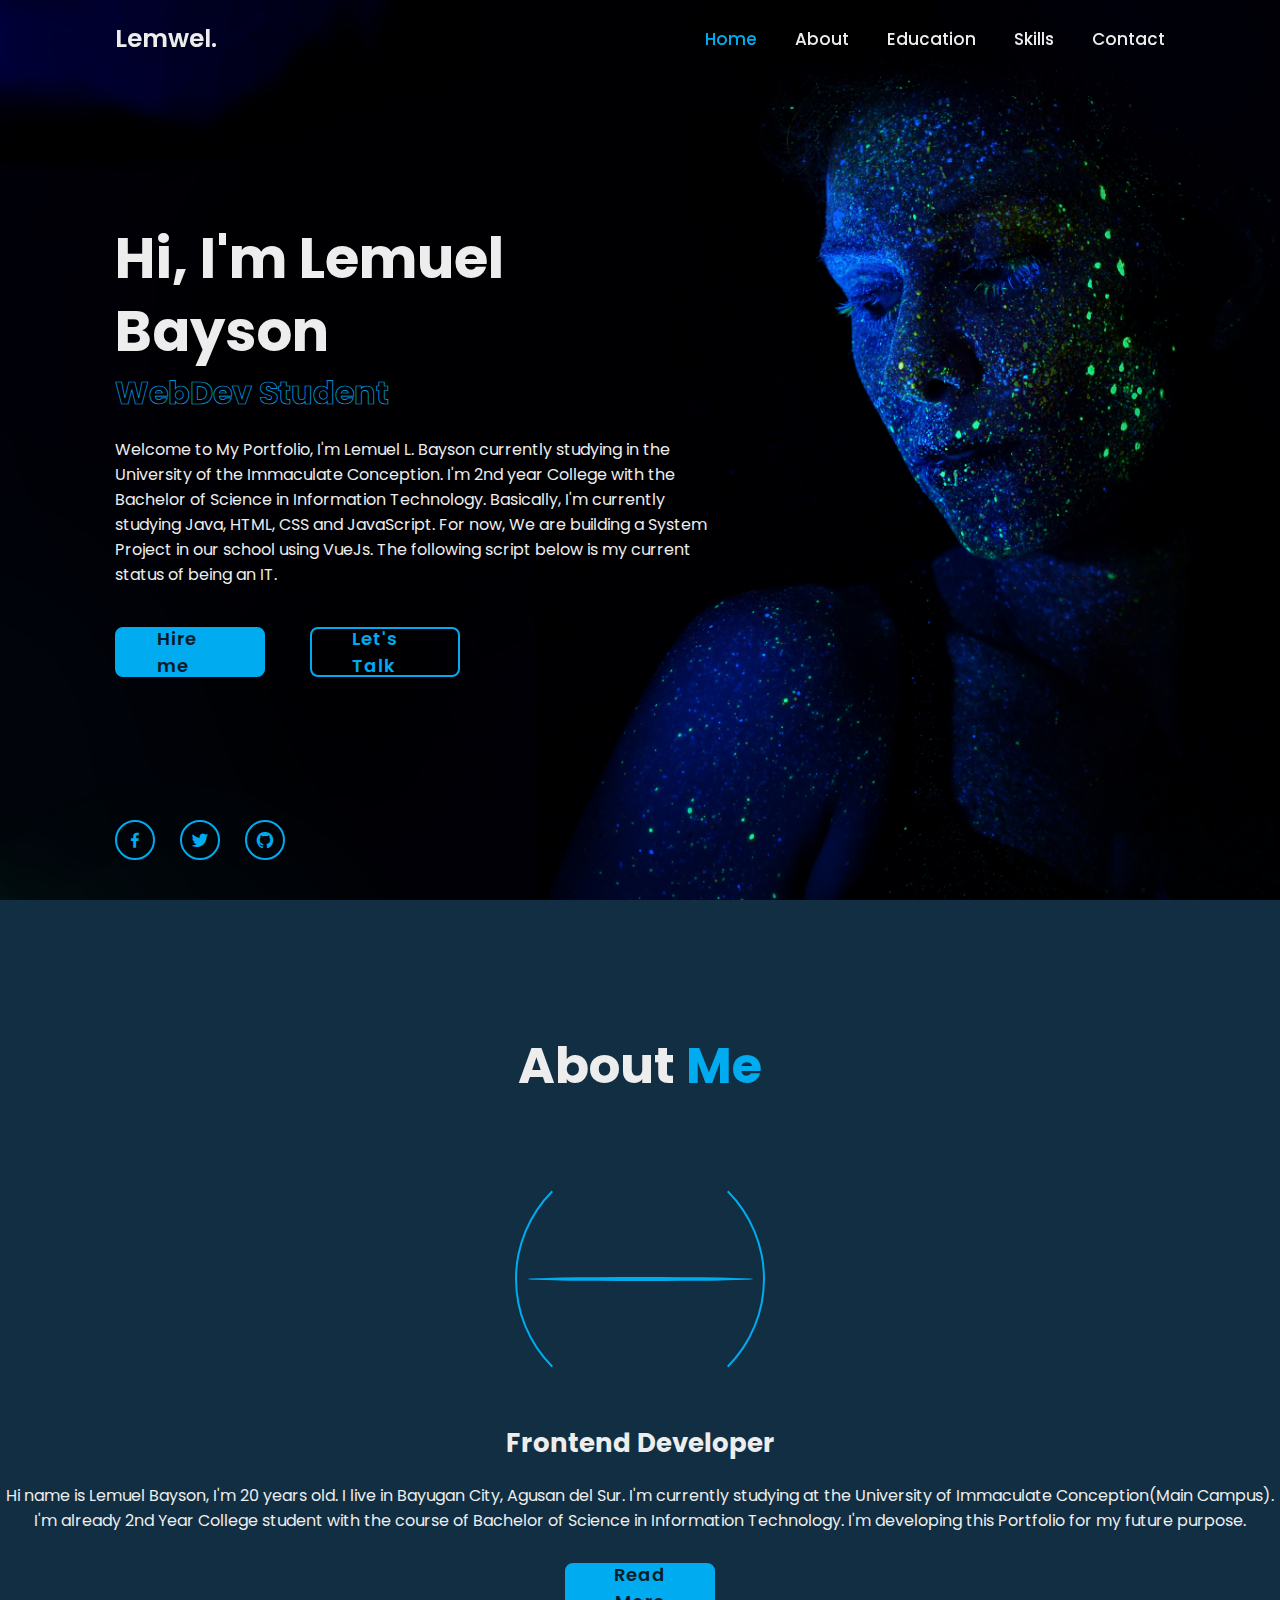
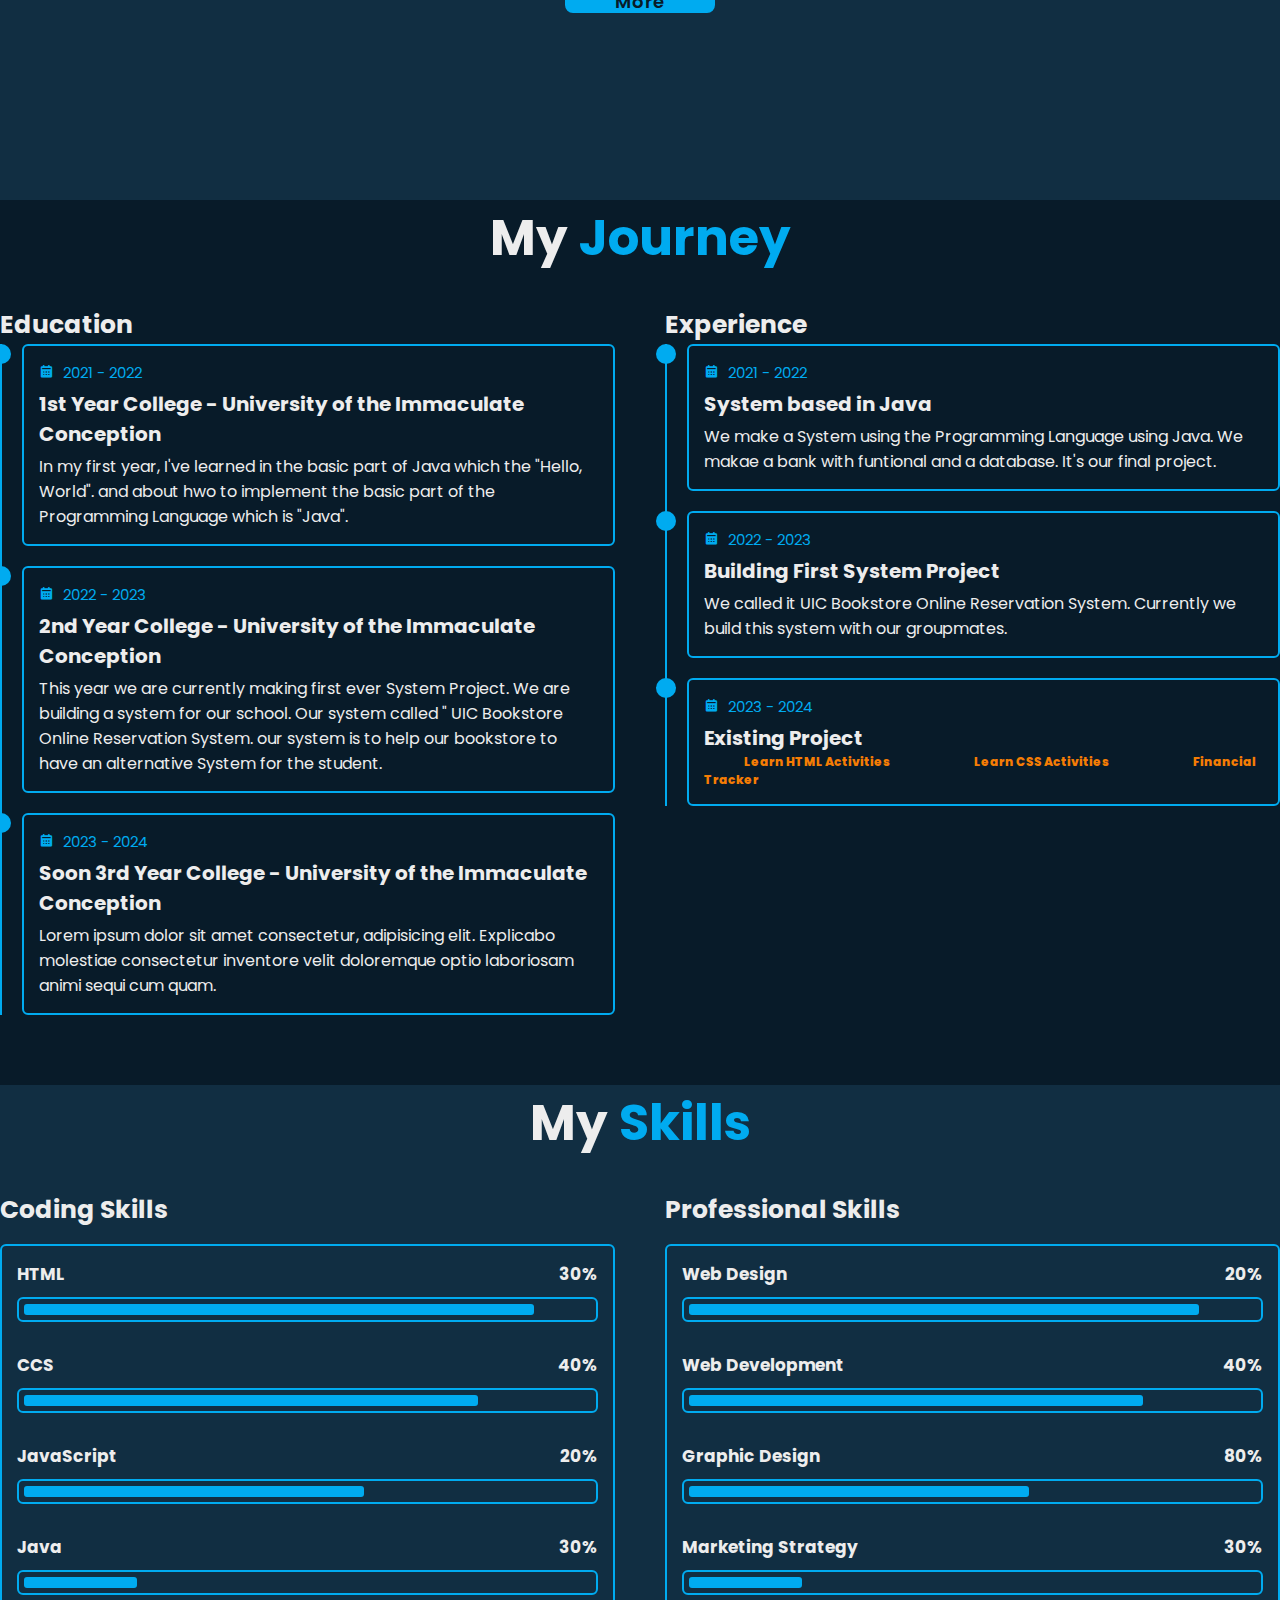
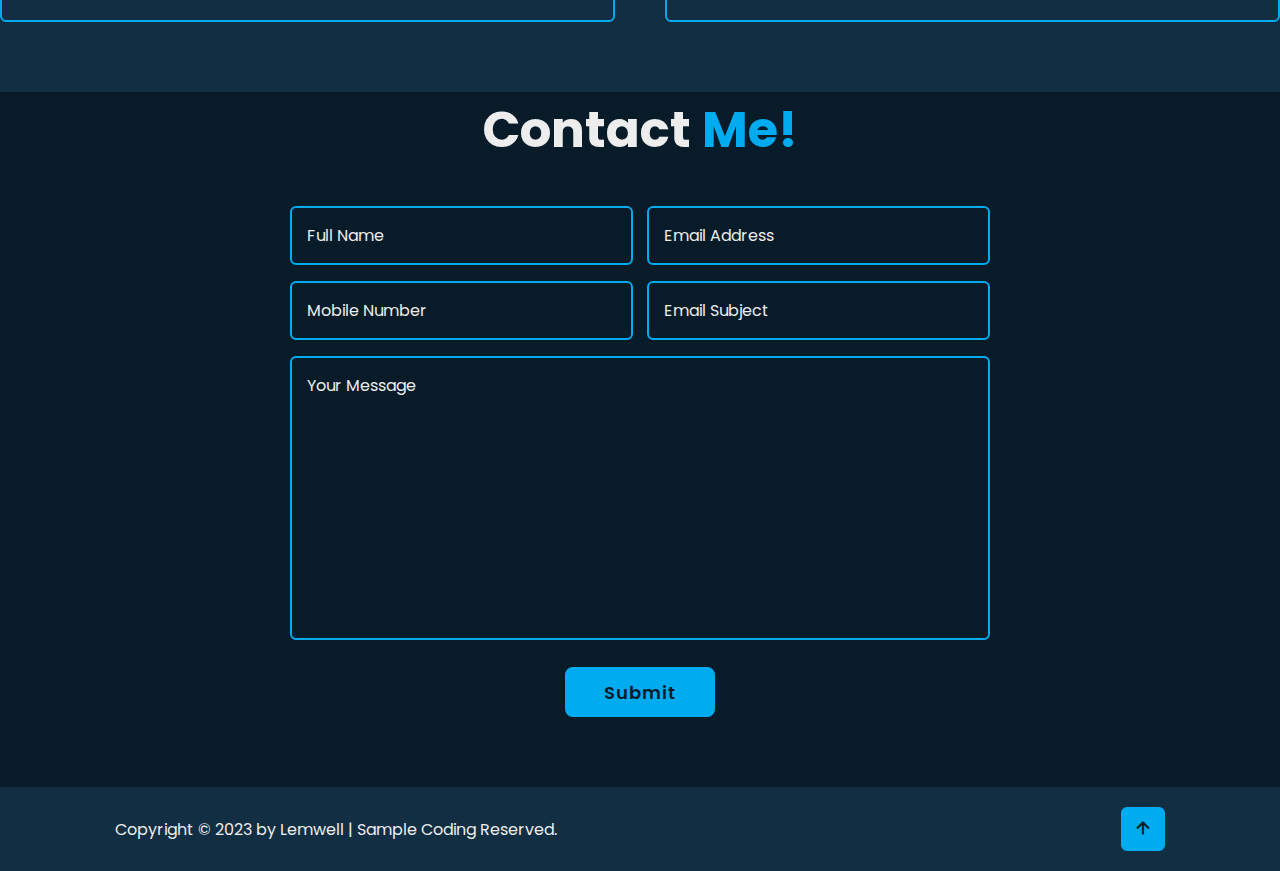
==== commit 612c1e05: "Update index.html" ====
--- a/index.html
+++ b/index.html
@@ -4,7 +4,7 @@
     <meta charset="UTF-8">
     <meta name="viewport" content="width=device-width, initial-scale=1.0">
     <title>Document</title>
-    <link rel="stylesheet" href="Personal.css">
+    <link rel="stylesheet" href="assets/ccs/Personal.css">
 
     <link href='https://unpkg.com/boxicons@2.1.4/css/boxicons.min.css' rel='stylesheet'>
 
--- a/assets/ccs/Personal.css
+++ b/assets/ccs/Personal.css
@@ -0,0 +1,569 @@
+@import url('https://fonts.googleapis.com/css?family=Poppins: wght@300; 400; 500; 600; 700; 800; 900& display=swap');
+
+*{
+    margin: 0;
+    padding: 0%;
+    box-sizing: border-box;
+    text-decoration: none;
+    border: none;
+    outline: none;
+    scroll-behavior: smooth;
+    font-family: 'Poppins', sans-serif;
+}
+
+:root{
+    --bg-color: #081b29;
+    --second-bg-color: #112e42;
+    --text-color: #ededed;
+    --main-color:#00abf0;
+
+}
+    html{
+        font-size: 62.5%;
+        overflow-x: hidden;
+}
+body{
+    background: var(--bg-color);
+    color: var(--text-color);
+
+}
+.header{
+    position: fixed;
+    top: 0;
+    left: 0;
+    width: 100%;
+    padding: 2rem 9%;
+    background:  transparent;
+    display: flex;
+    justify-content: space-between;
+    align-items: center;
+    z-index: 100;
+}
+.logo{
+    font-size: 2.5rem;
+    color: var(--text-color);
+    font-weight: 600;
+
+}
+.navbar a {
+    font-size: 1.7rem;
+    color: var(--text-color);
+    font-weight: 500;
+    margin-left: 3.5rem;
+    transition: .3s;
+}
+
+.navbar a:hover,
+.navbar a.active {
+    color: var(--main-color);
+
+}
+#menu-icon {
+    font-size: 3.6rem;
+    color: var(--text-color);
+    cursor: pointer;
+    display: none;
+
+}
+section{
+    min-height: 100vh;
+    padding: 10rem 9% 2 rem;
+}
+ .home{
+    display: flex;
+    align-items: center;
+    padding: 0 9%;
+    background: url('Image.jpg') no-repeat; 
+    background-size: cover;
+    background-position: center;
+ }
+ .home-content{
+    max-width: 60rem;
+ }
+ .home-content h1{
+    font-size: 5.6rem;
+    font-weight: 700;
+    line-height: 1.3;
+ }
+ .home-content h1 span{
+    color: var(--text-color);
+ }
+ .home-content .text-animate{
+    position: relative;
+    width: 32.8rem;
+
+ }
+ .home-content .text-animate h3{
+    font-size: 3.2rem;
+    font-weight: 700;
+    color: transparent;
+    -webkit-text-stroke: .7px var(--main-color);
+ }
+ .home-content p{
+    font-size: 1.6rem;
+    margin: 2rem 0 4rem;
+
+ }
+ .btn-box{
+    position: relative;
+    display: flex;
+    justify-content: space-between;
+    width: 34.5rem;
+    height: 5rem;
+ }
+ .btn-box .btn{
+    position: relative;
+    display: inline-flex;
+    justify-content: center;
+    align-items: center;
+    width: 15rem;
+    height: 100%;
+    background: var(--main-color);
+    border: .2rem solid var(--main-color);
+    border-radius: .8rem;
+    font-size: 1.8rem;
+    font-weight: 600;
+    letter-spacing: .1rem;
+    color: var(--bg-color);
+    z-index: 1;
+    overflow: hidden;
+    transition: .5s;
+ }
+ .btn-box .btn:hover{
+    color: var(--main-color);
+
+ }
+ .btn-box .btn:nth-child(2){
+    background: transparent;
+    color: var(--main-color);
+
+ }
+ .btn-box .btn:nth-child(2)::before {
+    background: var(--main-color);
+
+ }
+ .btn-box .btn:nth-child(2):hover{
+    color: var(--bg-color);
+ }
+
+
+.btn-box .btn::before {
+        content: '';
+        position: absolute;
+        top: 0;
+        left: 0;
+        width: 0%;
+        height: 100%;
+        background-color: var(--bg-color);
+        z-index: -1;
+        transition: .5s;
+}
+.btn-box .btn:hover::before{
+    width: 100%;
+
+}
+.btn {
+    color: #f57d04;
+    padding: 10px 40px;
+    text-decoration: none; 
+    transition: background .5s; 
+    font-weight: 800;
+    font-size: larger;
+  }
+.home-sci{
+    position: absolute;
+    bottom: 4rem;
+    width: 170px;
+    display: flex;
+    justify-content: space-between;
+}
+.home-sci a{
+    position: relative;
+    display: inline-flex;
+    justify-content: center;
+    align-items: center;
+    width: 40px;
+    height: 40px;
+    background: transparent;
+    border: .2rem solid var(--main-color);
+    border-radius: 50%;
+    font-size: 20px;
+    color: var(--main-color);
+    z-index: 1;
+    overflow: hidden;
+    transition: .5s;
+}
+.home-sci a:hover{
+    color: var(--bg-color);
+}
+.home-sci a::before{
+    content: '';
+    position: absolute;
+    top: 0;
+    left: 0;
+    width: 0%;
+    height: 100%;
+    background: var(--main-color);
+    z-index: -1;
+    transition: .5s;
+}
+.home-sci a:hover::before{
+    width: 100%;
+}
+.home-imgHover{
+    position: absolute;
+    top: 0;
+    right: 0;
+    width: 45%;
+    height: 100%;
+    background: transparent;
+    transition: 3s;
+}
+.home-imgHover:hover{
+    background: var(--bg-color);
+    opacity: .8;
+
+}
+.about{
+    display: flex;
+    justify-content: center;
+    align-items: center;
+    flex-direction: column;
+    gap: 2rem;
+    background: var(--second-bg-color);
+    padding-bottom: 6rem;
+
+}
+.heading{
+    font-size: 5rem;
+    margin-bottom: 3rem;
+    text-align: center;
+}
+span{
+    color: var(--main-color);
+
+}
+.about-img {
+    position: relative;
+    width: 25rem;
+    height: 25rem;
+    border-radius: 50%;
+    display: flex;
+    justify-content: center;
+    align-items: center;
+
+}
+.about-img img{
+    width: 90%;
+    border-radius: 50%;
+    border: .2rem solid var(--main-color);
+
+}
+.about-img .circle-spin{
+    position: absolute;
+    top: 50%;
+    left: 50%;
+    transform: translate(-50%, -50%) rotate(0);
+    width: 100%;
+    height: 100%;
+    border-radius: 50%;
+    border-top: .2rem solid var(--second-bg-color);
+    border-bottom: .2rem solid var(--second-bg-color);
+    border-left: .2rem solid var(--main-color);
+    border-right: .2rem solid var(--main-color);
+}
+.about-content{
+    text-align: center;
+
+}
+.about-content h3{
+    font-size: 2.6rem;
+}
+.about-content p{
+    font-size: 1.6rem;
+    margin: 2rem 0 3rem;
+}
+.btn-box.btns{
+    display: inline-block;
+    width: 15rem;
+}
+.btn-box.btns a::before{
+    background: var(--second-bg-color);
+}
+.education{
+    display: flex;
+    justify-content: center;
+    align-items: center;
+    flex-direction: column;
+    min-height: auto;
+    padding-bottom: 5rem;
+
+}
+.education .education-row{
+    display: flex;
+    flex-wrap: wrap;
+    gap: 5rem;
+}
+.education .education-column{
+    flex
+    : 1 1 40rem;
+}
+.education-column .title{
+    font-size: 2.5rem;
+    margin: 0 0 1.5rem 2;
+}
+.education-column .education-box{
+    border-left: .2rem solid var(--main-color) ;
+}
+.education-box .education-content {
+    position: relative;
+    padding-left: 2rem;
+}
+.education-box .education-content::before{
+    content: '';
+    position: absolute;
+    top: 0;
+    left: -1.1rem;
+    width: 2rem;
+    height: 2rem;
+    background: var(--main-color);
+    border-radius: 50%;
+}
+.education-content .content{
+    position: relative;
+    padding: 1.5rem;
+    border: .2rem solid var(--main-color);
+    border-radius: .6rem;
+    margin-bottom: 2rem;
+    overflow: hidden;
+}
+.education-content .content::before{
+    content: '';
+    position: absolute;
+    top: 0;
+    left: 0;
+    width: 0%;
+    height: 100%;
+    background: var(--second-bg-color);
+    z-index: -1;
+    transition: .5s;
+}
+.education-content .content:hover::before{
+    width: 100%;
+}
+
+.education-content .content .year {
+    font-size: 1.5rem;
+    color: var(--main-color);
+    padding-bottom: .5rem;
+
+}
+.education-content .content .year i{
+    padding-right: .5rem;
+}
+.education-content .content h3{
+    font-size: 2rem;
+}
+.education-content .content p{
+    font-size: 1.6rem;
+    padding-top: .5rem;
+
+}
+.skills{
+    min-height: auto;
+    padding-bottom: 7rem;
+    background: var(--second-bg-color);
+}
+.skills .skills-row{
+    display: flex;
+    flex-wrap: wrap;
+    gap: 5rem;
+     
+}
+.skills .skills-column{
+    flex: 1 1 40rem;
+}
+.skills-column .title{
+    font-size: 2.5rem;
+    margin: 0 0 1.5rem;
+}
+.skills-box .skills-content{
+    position: relative;
+    border: .2rem solid var(--main-color);
+    border-radius: .6rem;
+    padding: .5rem 1.5rem;
+    z-index: 1;
+    overflow: hidden;
+}
+.skills-box .skills-content::before{
+    content: '';
+    position: absolute;
+    top: 0;
+    left: 0;
+    width: 0%;
+    height: 100%;
+    background: var(--bg-color);
+    z-index: -1;
+    transition: .5s;
+}
+.skills-box .skills-content:hover::before{
+    width: 100%;
+}
+.skills-content .progress{
+    padding: 1rem 0;
+}
+.skills-content .progress h3{
+    font-size: 1.7rem;
+    display: flex; 
+    justify-content: space-between;
+}
+.skills-content .progress h3 span{
+    color: var(--text-color);
+}
+.skills-content .progress .bar{
+    height: 2.5rem;
+    border-radius: .6rem;
+    border: .2rem solid var(--main-color);
+    padding: .5rem;
+    margin: 1rem 0;
+}
+.skills-content .progress .bar span{
+    display: block;
+    height: 100%;
+    border-radius: .3rem;
+    background: var(--main-color);
+}
+.skills-column:nth-child(1) .skills-content .progress:nth-child(1) .bar span{
+    width: 90%;
+}
+.skills-column:nth-child(1) .skills-content .progress:nth-child(2) .bar span{
+    width: 80%;
+}
+.skills-column:nth-child(1) .skills-content .progress:nth-child(3) .bar span{
+    width: 60%;
+}
+.skills-column:nth-child(1) .skills-content .progress:nth-child(4) .bar span{
+    width: 20%;
+}
+.skills-column:nth-child(2) .skills-content .progress:nth-child(1) .bar span{
+    width: 90%;
+}
+.skills-column:nth-child(2) .skills-content .progress:nth-child(2) .bar span{
+    width: 80%;
+}
+.skills-column:nth-child(2) .skills-content .progress:nth-child(3) .bar span{
+    width: 60%;
+}
+.skills-column:nth-child(2) .skills-content .progress:nth-child(4) .bar span{
+    width: 20%;
+}
+.contact{
+    min-height: auto;
+    padding-bottom: 7rem;
+
+}
+.contact form{
+    max-width: 70rem;
+    margin: 0 auto;
+    text-align: center;
+}
+.contact form .input-box{
+    position: relative;
+    display: flex;
+    justify-content: space-between;
+    flex-wrap: wrap;
+}
+.contact form .input-box .input-field{
+    position: relative;
+    width: 49%;
+    margin: .8rem 0;
+}
+.contact form .input-box .input-field input,
+.contact form .textarea-field textarea{
+    width: 100%;
+    height: 100%;
+    padding: 1.5rem;
+    font-size: 1.6rem;
+    color: var(--text-color);
+    background: transparent;
+    border-radius: .6rem;
+    border: .2rem solid var(--main-color);
+}
+.contact form .input-box .input-field input::placeholder,
+.contact form .textarea-field textarea::placeholder{
+    color: var(--text-color);
+}
+.contact form .focus{
+    position: absolute;
+    top: 0;
+    left: 0;
+    width: 0;
+    height: 100%;
+    background: var(--second-bg-color);
+    border-radius: .6rem;
+    z-index: -1;
+    transition: .5s;
+}
+.contact form .input-box .input-field input:focus~.focus,
+.contact form .input-box .input-field input:valid~.focus,
+.contact form .textarea-field textarea:focus~.focus,
+.contact form .textarea-field textarea:valid~.focus{
+    width: 100%;
+}
+.contact form .textarea-field{
+    position: relative;
+    margin: .8rem 0 2.7rem;
+    display: flex;
+}
+.contact form .textarea-field textarea{
+    resize: none;
+
+}
+.contact form .btn-box.btns .btn{
+    cursor: pointer;
+}
+.footer{
+    display: flex;
+    justify-content: space-between;
+    align-items: center;
+    flex-wrap: wa;
+    padding: 2rem 9%;
+    background: var(--second-bg-color);
+}
+.footer-text p{
+    font-size: 1.6rem;
+}
+.footer-iconTop a{
+    position: relative;
+    display: inline-flex;
+    justify-content: center;
+    align-items: center;
+    padding: .8rem;
+    background: var(--main-color);
+    border: .2rem solid var(--main-color);
+    border-radius: .6rem;
+    z-index: 1;
+    overflow: hidden;
+}
+.footer-iconTop a::before{
+    content: '';
+    position: absolute;
+    top: 0;
+    left: 0;
+    width: 0;
+    height: 100%;
+    background: var(--second-bg-color);
+    z-index: -1;
+    transition: .5s;
+}
+.footer-iconTop a:hover::before{
+    width: 100% ;
+}
+.footer-iconTop a i{
+    font-size: 2.4rem;
+    color: var(--bg-color);
+    transform: .5s;
+}
+.footer-iconTop a:hover i{
+    color: var(--main-color);
+}
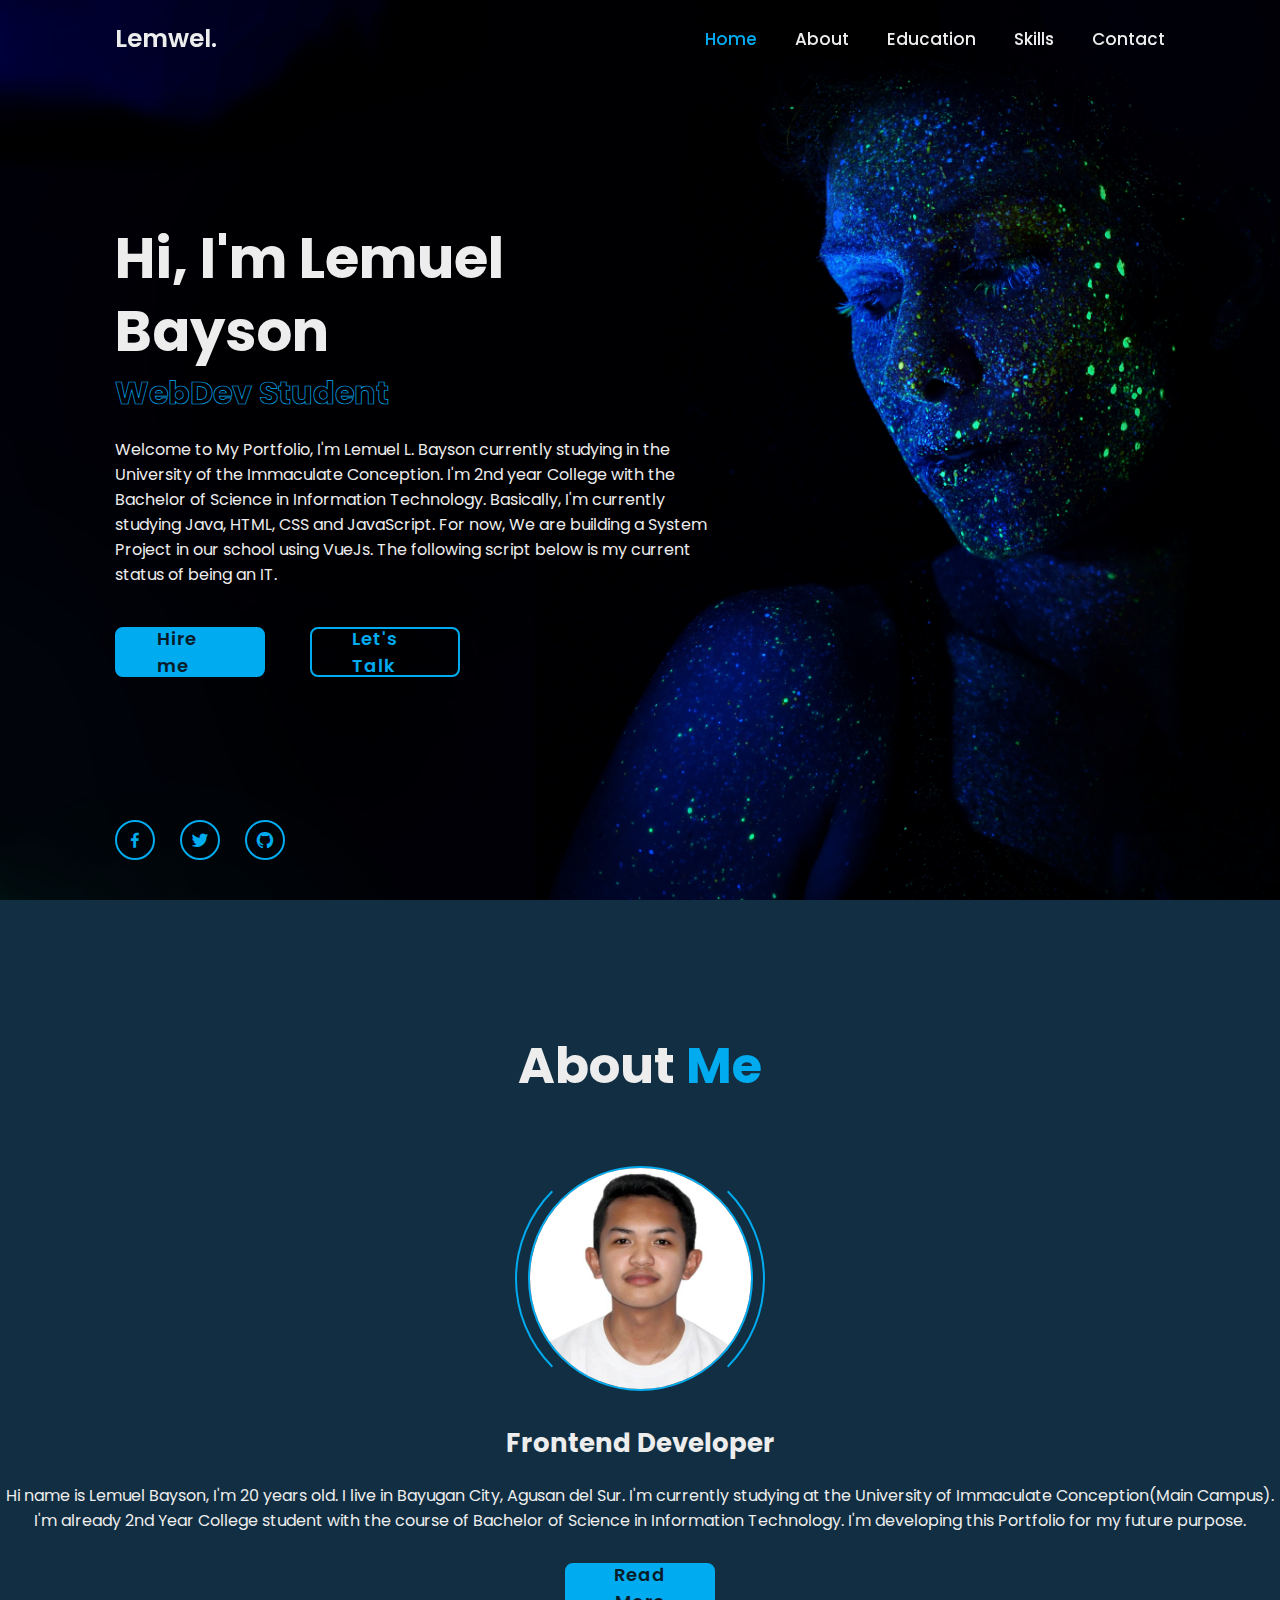
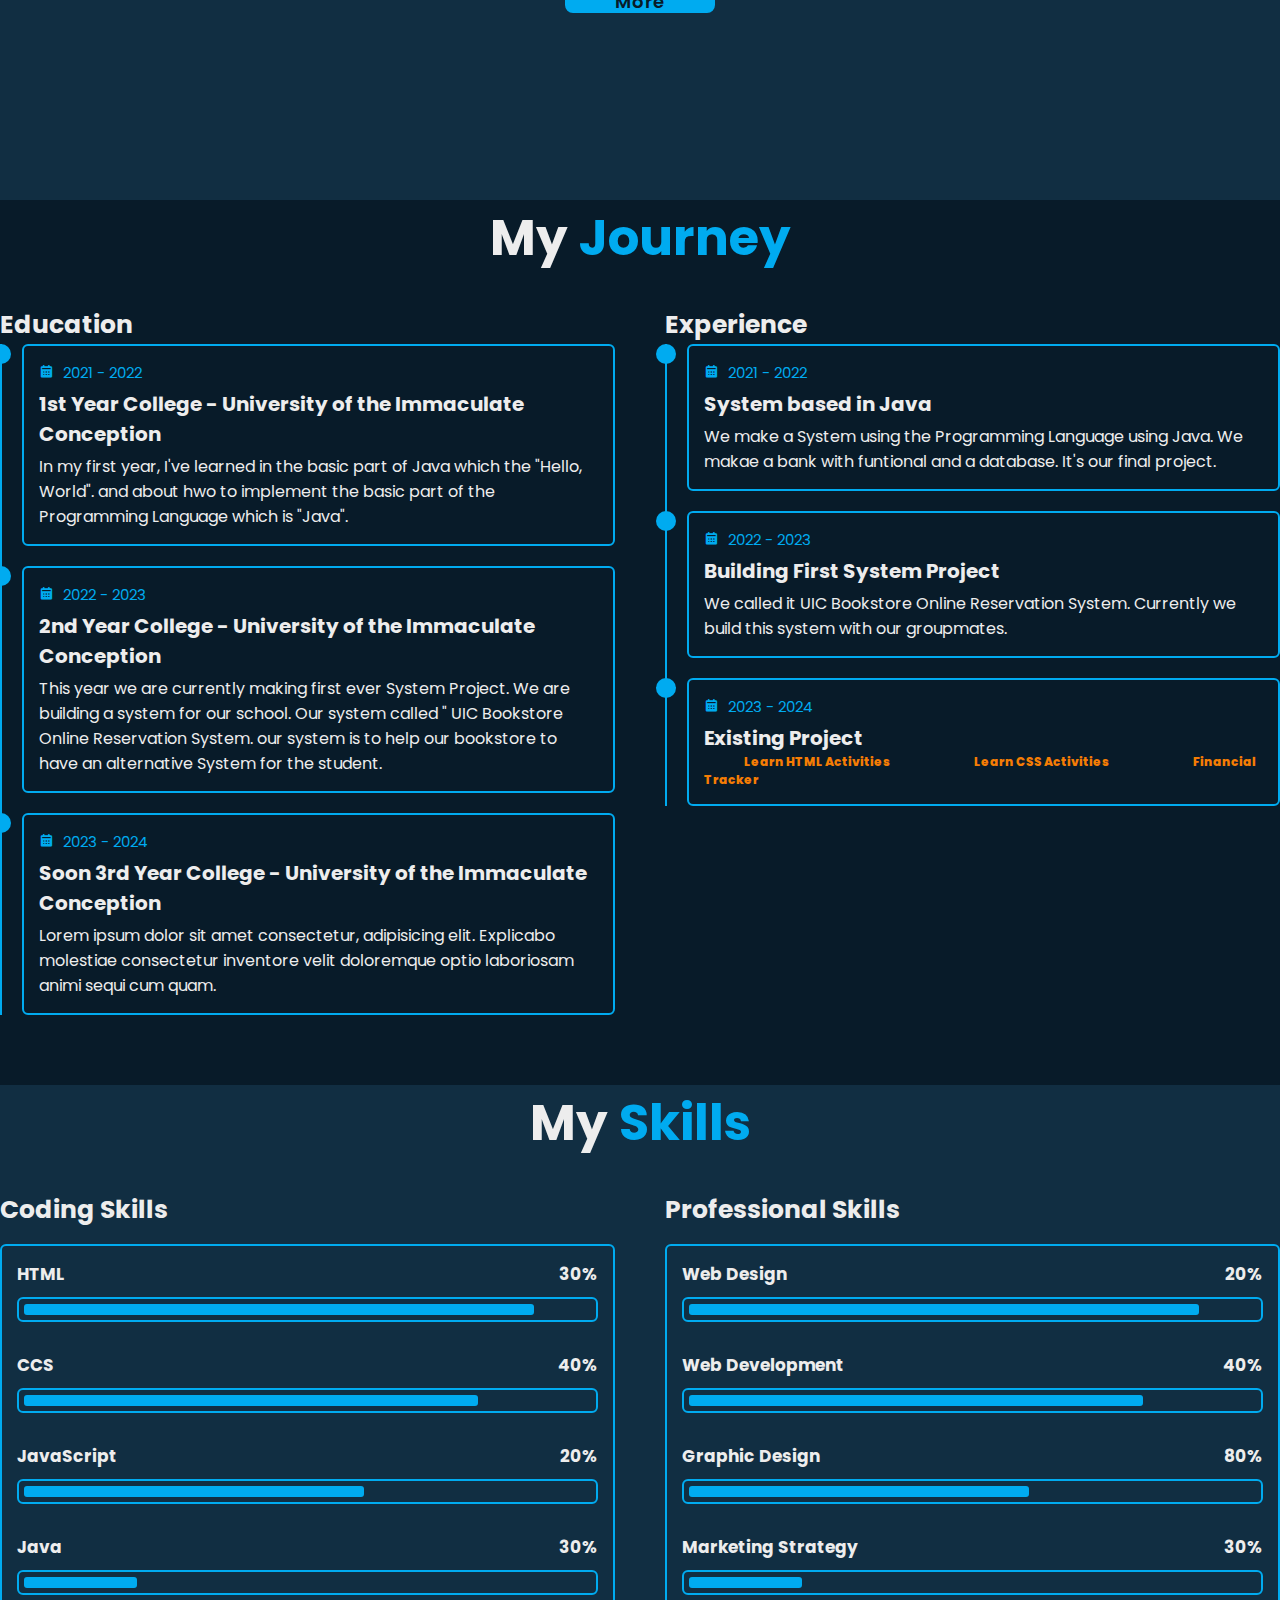
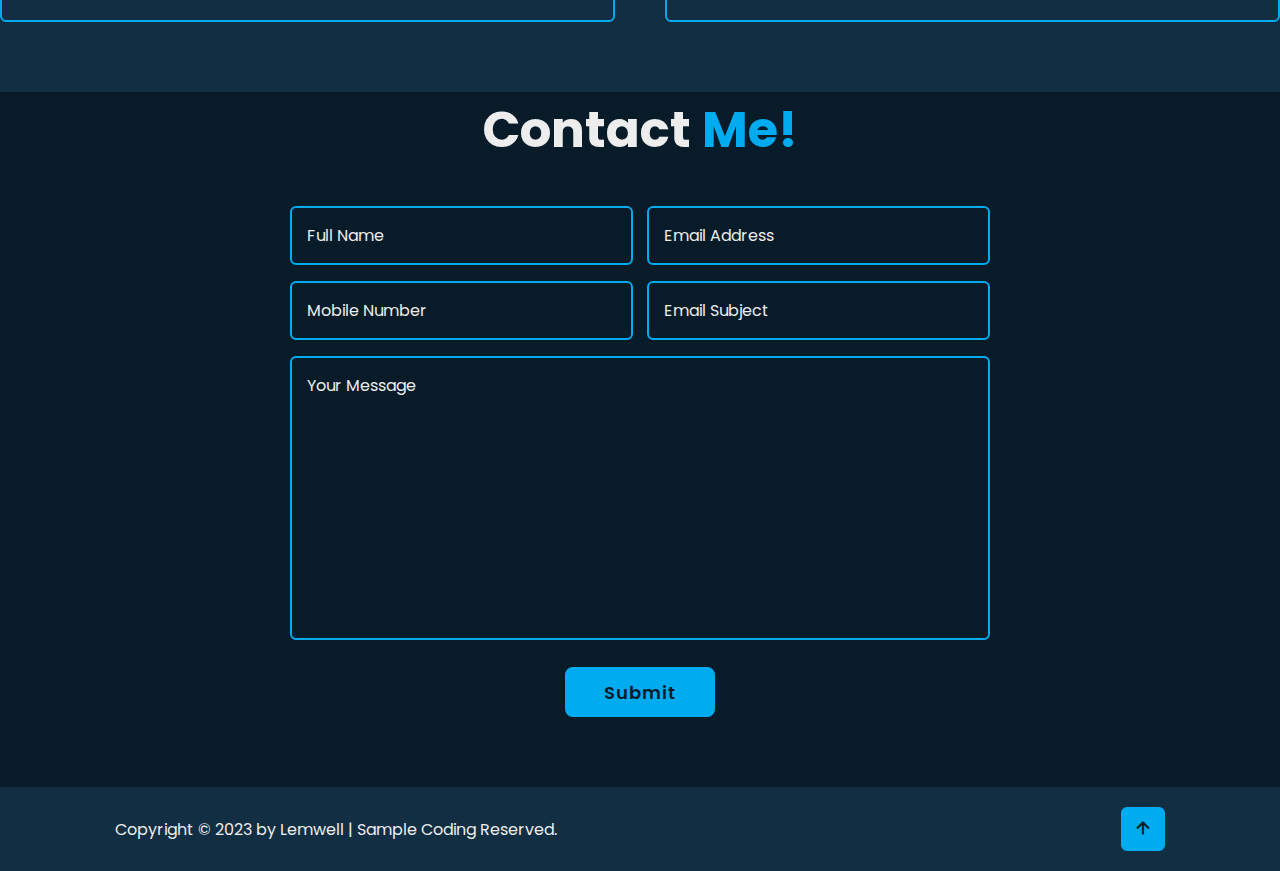
==== commit fd88a7c2: "Update index.html" ====
--- a/index.html
+++ b/index.html
@@ -49,7 +49,7 @@
         <h2 class="heading">About <span>Me</span></h2>
 
         <div class="about-img">
-            <img src="lemwel.jpg" alt="">
+            <img src="assets/ccs/lemwel.jpg" alt="">
             <span class="circle-spin"></span>
         </div>
 
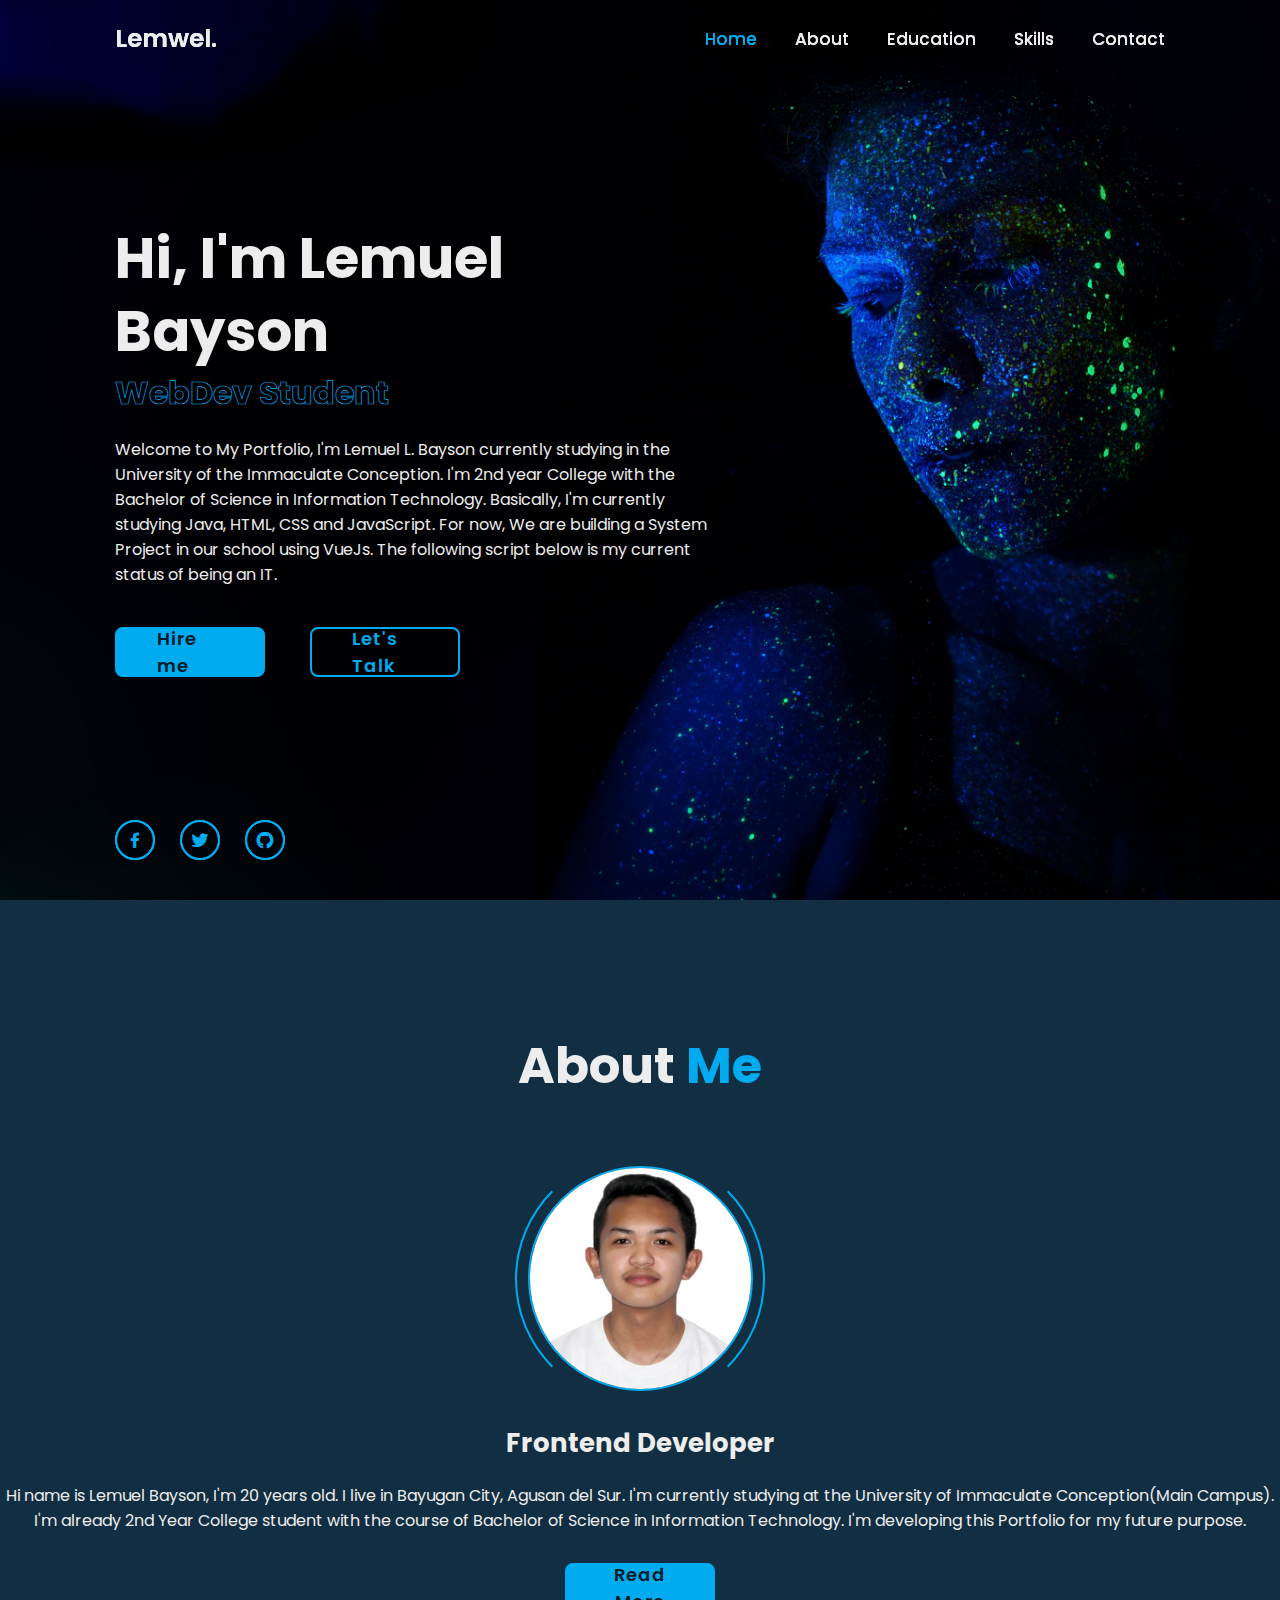
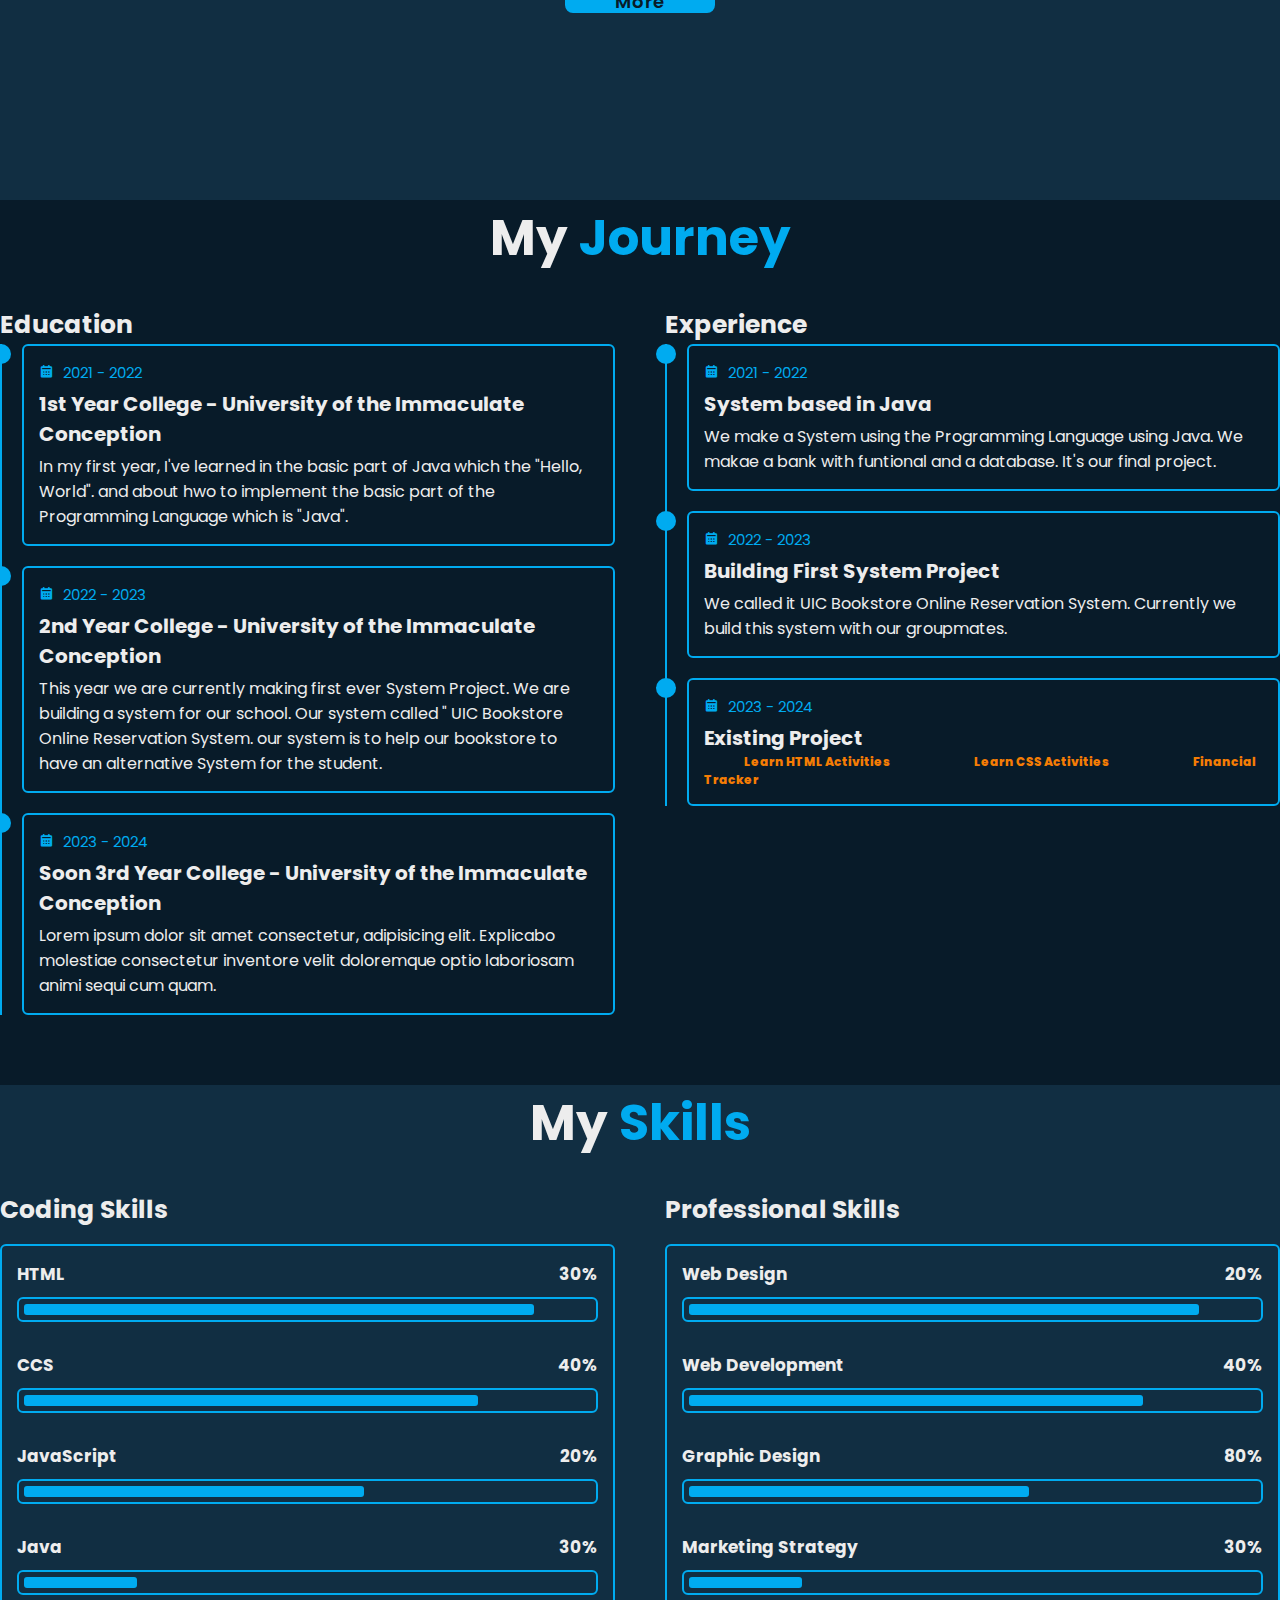
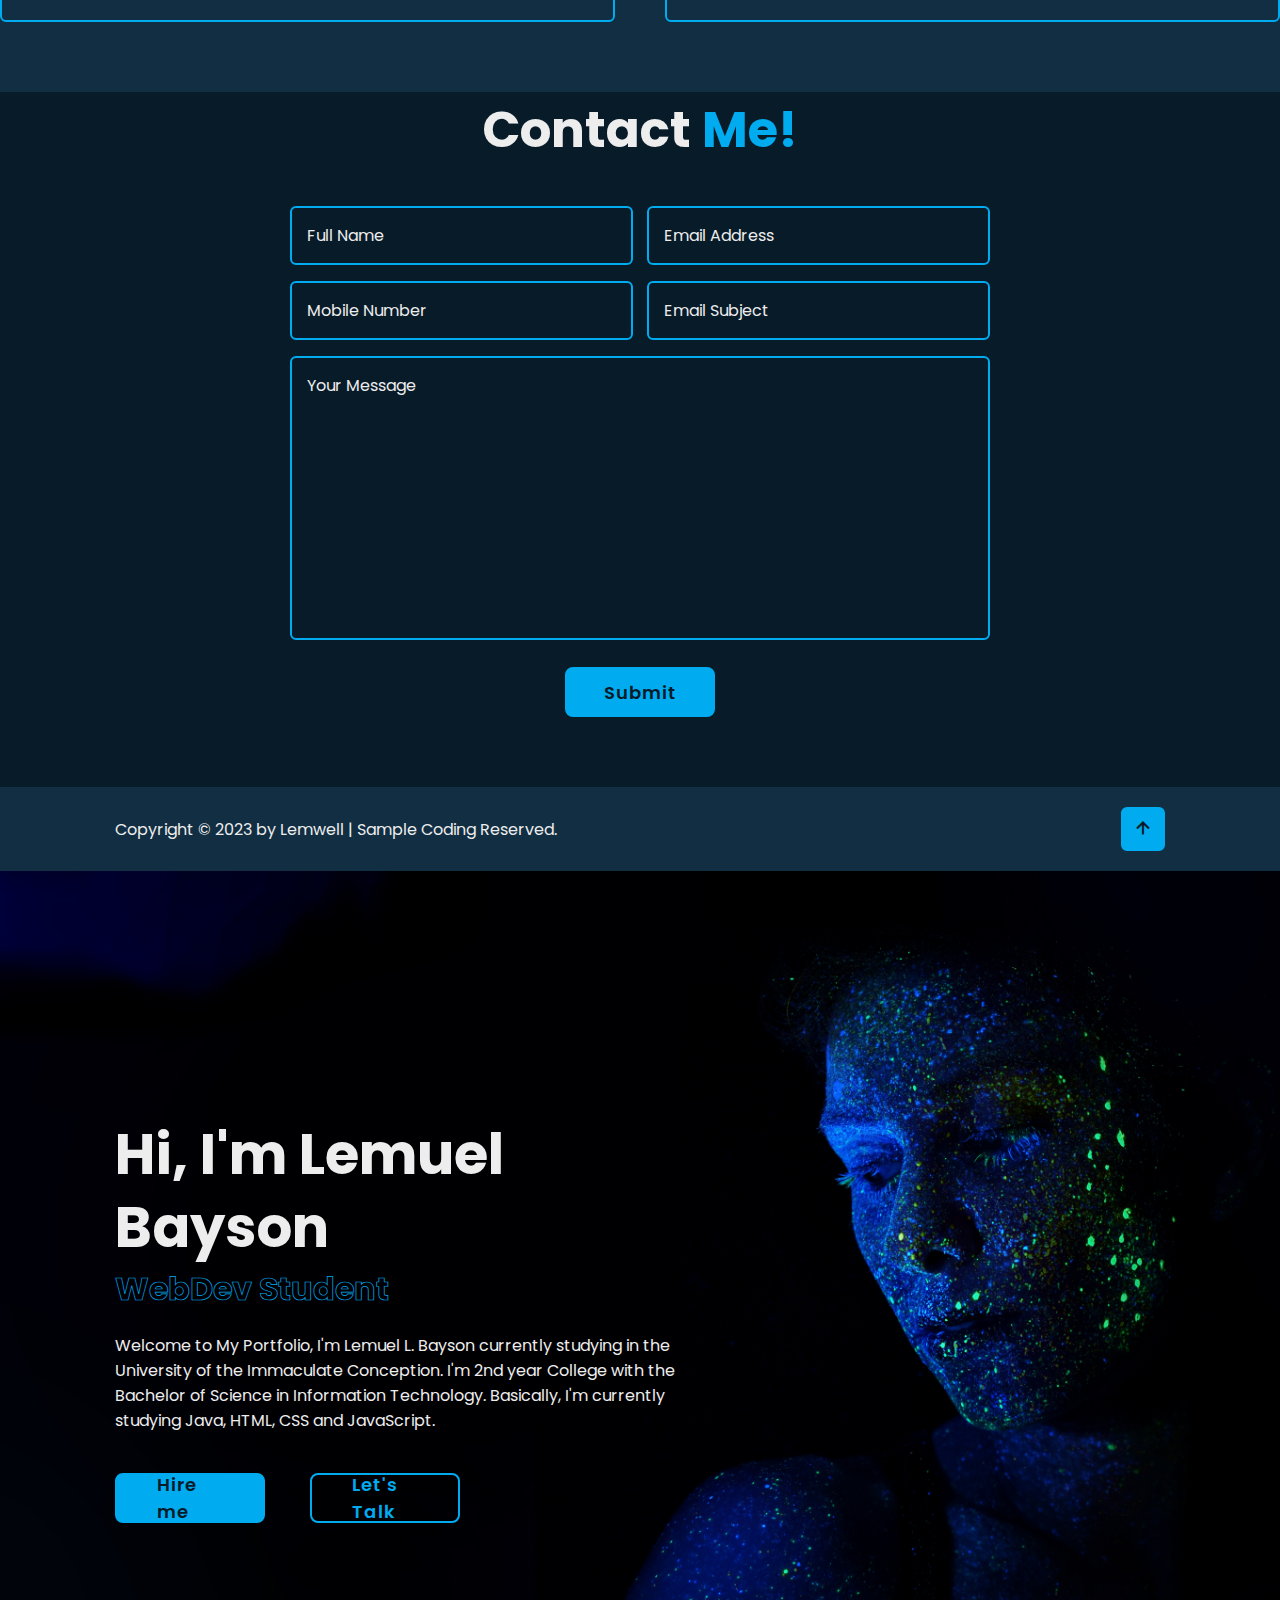
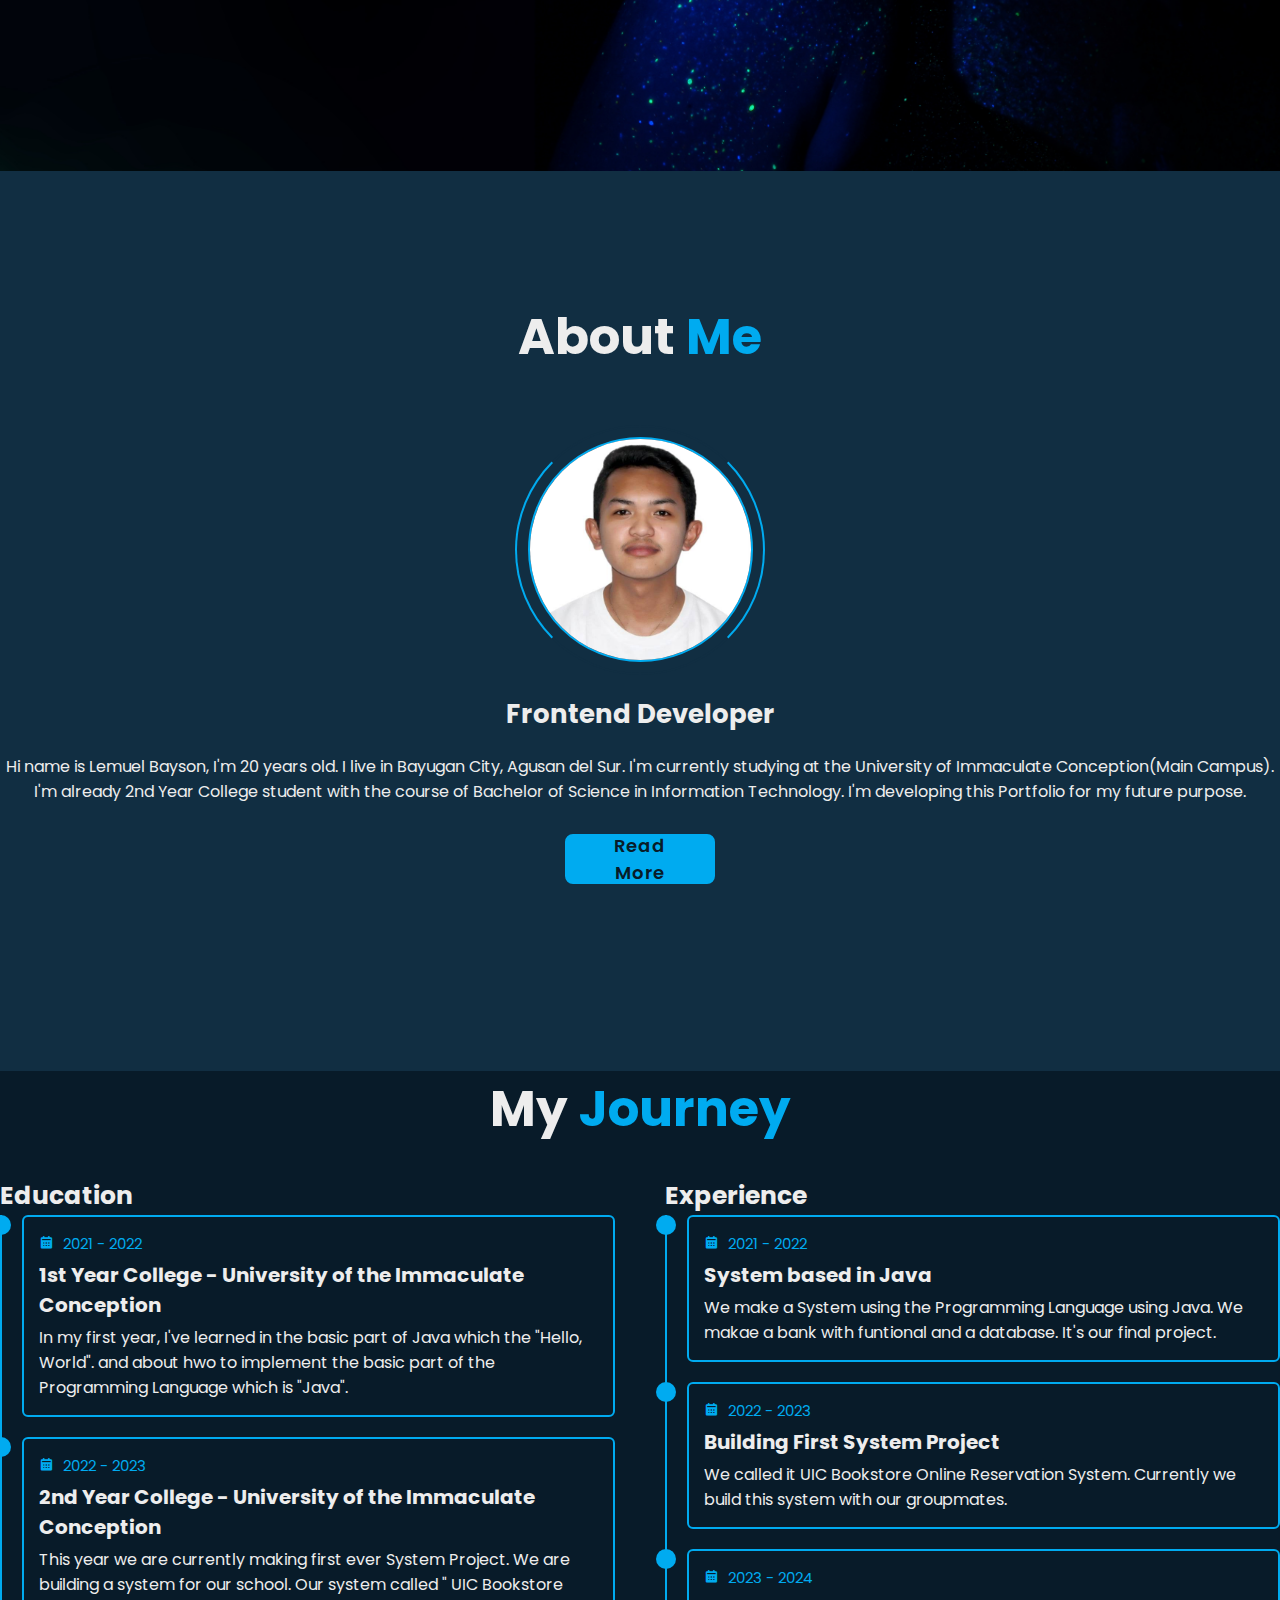
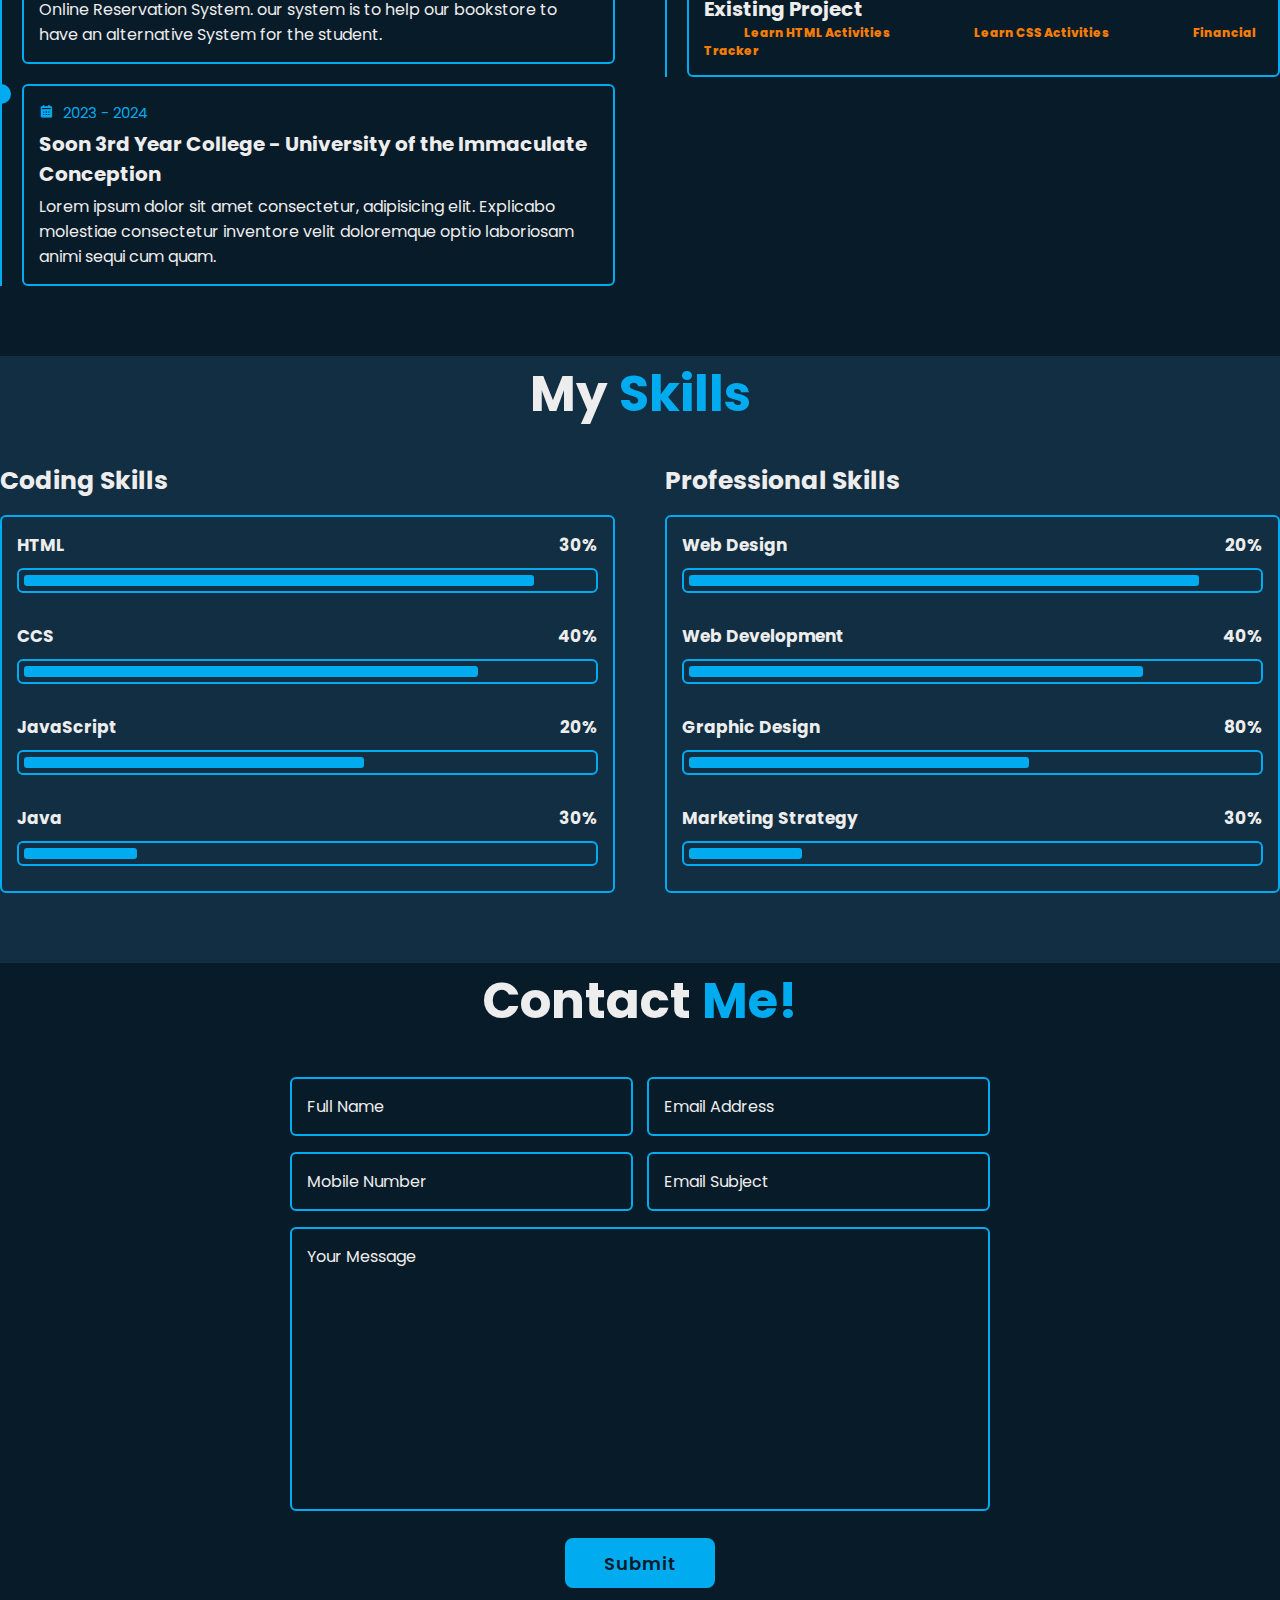
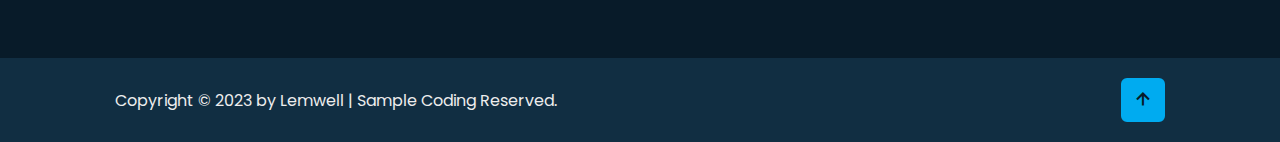
==== commit 972ea7fd: "Update index.html" ====
--- a/index.html
+++ b/index.html
@@ -246,3 +246,252 @@
     <script src="#"></script>
 </body>
 </html>
+
+<!DOCTYPE html>
+<html lang="en">
+<head>
+    <meta charset="UTF-8">
+    <meta name="viewport" content="width=device-width, initial-scale=1.0">
+    <title>Document</title>
+    <link rel="stylesheet" href="assets/ccs/Personal.css">
+
+    <link href='https://unpkg.com/boxicons@2.1.4/css/boxicons.min.css' rel='stylesheet'>
+
+</head>
+<body>
+    <header class="header">
+        <a href="#" class="logo">Lemwel.</a>
+
+        <div class="bx bx-menu" id="menu-icon"></div>
+        <nav class="navbar">
+        <a href="#home" class="active">Home</a>
+        <a href="#about">About</a>
+        <a href="#education">Education</a>
+        <a href="#skills">Skills</a>
+        <a href="#contact">Contact</a>
+        </nav>
+    </header>
+    <section class="home" id="home">
+        <div class="home-content">
+            <h1>Hi, I'm <span>Lemuel Bayson</span></h1>
+            <div class="text-animate">
+                <h3>WebDev Student</h3>
+            </div>
+            <p>Welcome to My Portfolio, I'm Lemuel L. Bayson currently studying in the University of the Immaculate Conception. I'm 2nd year College with the Bachelor of Science in Information Technology. Basically, I'm currently studying Java, HTML, CSS and JavaScript.  </p>
+        
+        <div class="btn-box">
+            <a href="#" class="btn">Hire me</a>
+            <a href="#" class="btn">Let's Talk</a>
+        </div>
+        </div>
+        <div class="home-sci">
+            <a href="https://www.facebook.com/lemuel.bayson.12" ><i class='bx bxl-facebook' ></i></a>
+            <a href="https://twitter.com/luemelnosyab"><i class='bx bxl-twitter' ></i></a>
+            <a href="https://github.com/Lemwelll"><i class='bx bxl-github' ></i></a>
+        </div>
+
+        <div class="home-imgHover">  
+        </div>
+    </section>
+
+    <section class="about" id="about">
+        <h2 class="heading">About <span>Me</span></h2>
+
+        <div class="about-img">
+            <img src="assets/ccs/lemwel.jpg" alt="">
+            <span class="circle-spin"></span>
+        </div>
+
+        <div class="about-content">
+            <h3>Frontend Developer</h3>
+            <p>Hi name is Lemuel Bayson, I'm 20 years old. I live in Bayugan City, Agusan del Sur. I'm currently studying at the University of Immaculate Conception(Main Campus). I'm already 2nd Year College student with the course of Bachelor of Science in Information Technology. I'm developing this Portfolio for my future purpose.  </p>
+            <div class="btn-box btns">
+                <a href="#" class="btn">Read More</a>
+
+            </div>
+
+        </div>
+
+    </section>
+    <section class="education" id="education">
+        <h2 class="heading">My <span>Journey</span></h2>
+        <div class="education-row">
+            <div class="education-column">
+                <h3 class="title">Education</h3>
+
+                <div class="education-box">
+                    <div class="education-content">
+                        <div class="content">
+                            <div class="year"><i class='bx bxs-calendar'></i> 2021 - 2022</div>
+                            <h3>1st Year College - University of the Immaculate Conception</h3>
+                            <p>In my first year, I've learned in the basic part of Java which the "Hello, World".
+                            and about hwo to implement the basic part of the Programming Language which is "Java".
+                            </p>
+                        </div>
+                    </div>
+
+                    <div class="education-content">
+                        <div class="content">
+                            <div class="year"><i class='bx bxs-calendar'></i> 2022 - 2023</div>
+                            <h3>2nd Year College - University of the Immaculate Conception</h3>
+                            <p>This year we are currently making first ever System Project. We are building a system for our school. Our system called " UIC Bookstore Online Reservation System.
+                                our system is to help our bookstore to have an alternative System for the student.
+                            </p>
+                        </div>
+                    </div>
+
+                    <div class="education-content">
+                        <div class="content">
+                            <div class="year"><i class='bx bxs-calendar'></i> 2023 - 2024</div>
+                            <h3>Soon 3rd Year College - University of the Immaculate Conception</h3>
+                            <p>Lorem ipsum dolor sit amet consectetur, adipisicing elit. Explicabo molestiae consectetur inventore velit doloremque optio
+                             laboriosam animi sequi cum quam.</p>
+                        </div>
+                    </div>
+                </div>
+            </div>
+
+            <div class="education-column">
+                <h3 class="title">Experience</h3>
+
+                <div class="education-box">
+                    <div class="education-content">
+                        <div class="content">
+                            <div class="year"><i class='bx bxs-calendar'></i> 2021 - 2022</div>
+                            <h3>System based in Java </h3>
+                            <p>We make a System using the Programming Language using Java. We makae a bank with funtional and a database. It's our final project.</p>
+                        </div>
+                    </div>
+
+                    <div class="education-content">
+                        <div class="content">
+                            <div class="year"><i class='bx bxs-calendar'></i> 2022 - 2023</div>
+                            <h3>Building First System Project</h3>
+                            <p>We called it UIC Bookstore Online Reservation System. Currently we build this system with our groupmates.</p>
+                        </div>
+                    </div>
+
+                    <div class="education-content">
+                        <div class="content">
+                            <div class="year"><i class='bx bxs-calendar'></i> 2023 - 2024</div>
+                            <h3>Existing Project</h3>
+                            <h1></h1>
+                            <a class="btn" href="index1.2.html">Learn HTML Activities</a>
+                            <a class="btn" href="index1.3.html">Learn CSS Activities</a>
+                            <a class="btn" href="financial Tracker.html">Financial Tracker</a>
+                        </div>
+                    </div>
+                </div>
+            </div>
+        </div>
+    </section>
+
+     <section class="skills" id="skills">
+        <h2 class="heading">My <span> Skills</span></h2>
+
+        <div class="skills-row">
+            <div class="skills-column">
+                <h3 class="title">Coding Skills</h3>
+
+                <div class="skills-box">
+                    <div class="skills-content">
+                        <div class="progress">
+                            <h3>HTML <span>30%</span></h3>
+                            <div class="bar"><span></span></div>
+                        </div>
+
+                        <div class="progress">
+                            <h3>CCS <span>40%</span></h3>
+                            <div class="bar"><span></span></div>
+                        </div>
+
+                        <div class="progress">
+                            <h3>JavaScript <span>20%</span></h3>
+                            <div class="bar"><span></span></div>
+                        </div>
+
+                        <div class="progress">
+                            <h3>Java <span>30%</span></h3>
+                            <div class="bar"><span></span></div>
+                        </div>
+
+                    </div>
+                </div>
+            </div>
+
+              <div class="skills-column">
+                <h3 class="title">Professional Skills</h3>
+
+                <div class="skills-box">
+                    <div class="skills-content">
+                        <div class="progress">
+                            <h3>Web Design <span>20%</span></h3>
+                            <div class="bar"><span></span></div>
+                        </div>
+
+                        <div class="progress">
+                            <h3>Web Development <span>40%</span></h3>
+                            <div class="bar"><span></span></div>
+                        </div>
+
+                        <div class="progress">
+                            <h3>Graphic Design <span>80%</span></h3>
+                            <div class="bar"><span></span></div>
+                        </div>
+
+                        <div class="progress">
+                            <h3>Marketing Strategy <span>30%</span></h3>
+                            <div class="bar"><span></span></div>
+                        </div>
+
+                    </div>
+                </div>
+            </div>
+        </div>
+
+     </section>
+
+     <section class="contact" id="contact">
+        <h2 class="heading">Contact <span>Me!</span></h2>
+        <form action="#">
+            <div class="input-box">
+                <div class="input-field">
+                    <input type="text" placeholder="Full Name" required>
+                   <span class="focus"> </span> 
+                </div>
+                <div class="input-field">
+                    <input type="text" placeholder="Email Address" required>
+                   <span class="focus"> </span> 
+                </div>
+            </div>
+            <div class="input-box">
+                <div class="input-field">
+                    <input type="number" placeholder="Mobile Number" required>
+                   <span class="focus"> </span> 
+                </div>
+                <div class="input-field">
+                    <input type="text" placeholder="Email Subject" required>
+                   <span class="focus"> </span> 
+                </div>
+            </div>
+            <div class="textarea-field">
+                <textarea name="" id="" cols="30" rows="10" placeholder="Your Message" required></textarea>
+                <span class="focus"></span>
+            </div>
+            <div class="btn-box btns">
+                <button type="submit" class="btn">Submit</button>
+            </div>
+        </form>
+     </section>
+     <footer class="footer">
+        <div class="footer-text">
+            <p>Copyright &copy; 2023 by Lemwell | Sample Coding Reserved.</p>
+        </div>
+
+        <div class="footer-iconTop">
+            <a href="#"><i class='bx bx-up-arrow-alt' ></i></a>
+        </div>
+     </footer>
+    <script src="#"></script>
+</body>
+</html>
